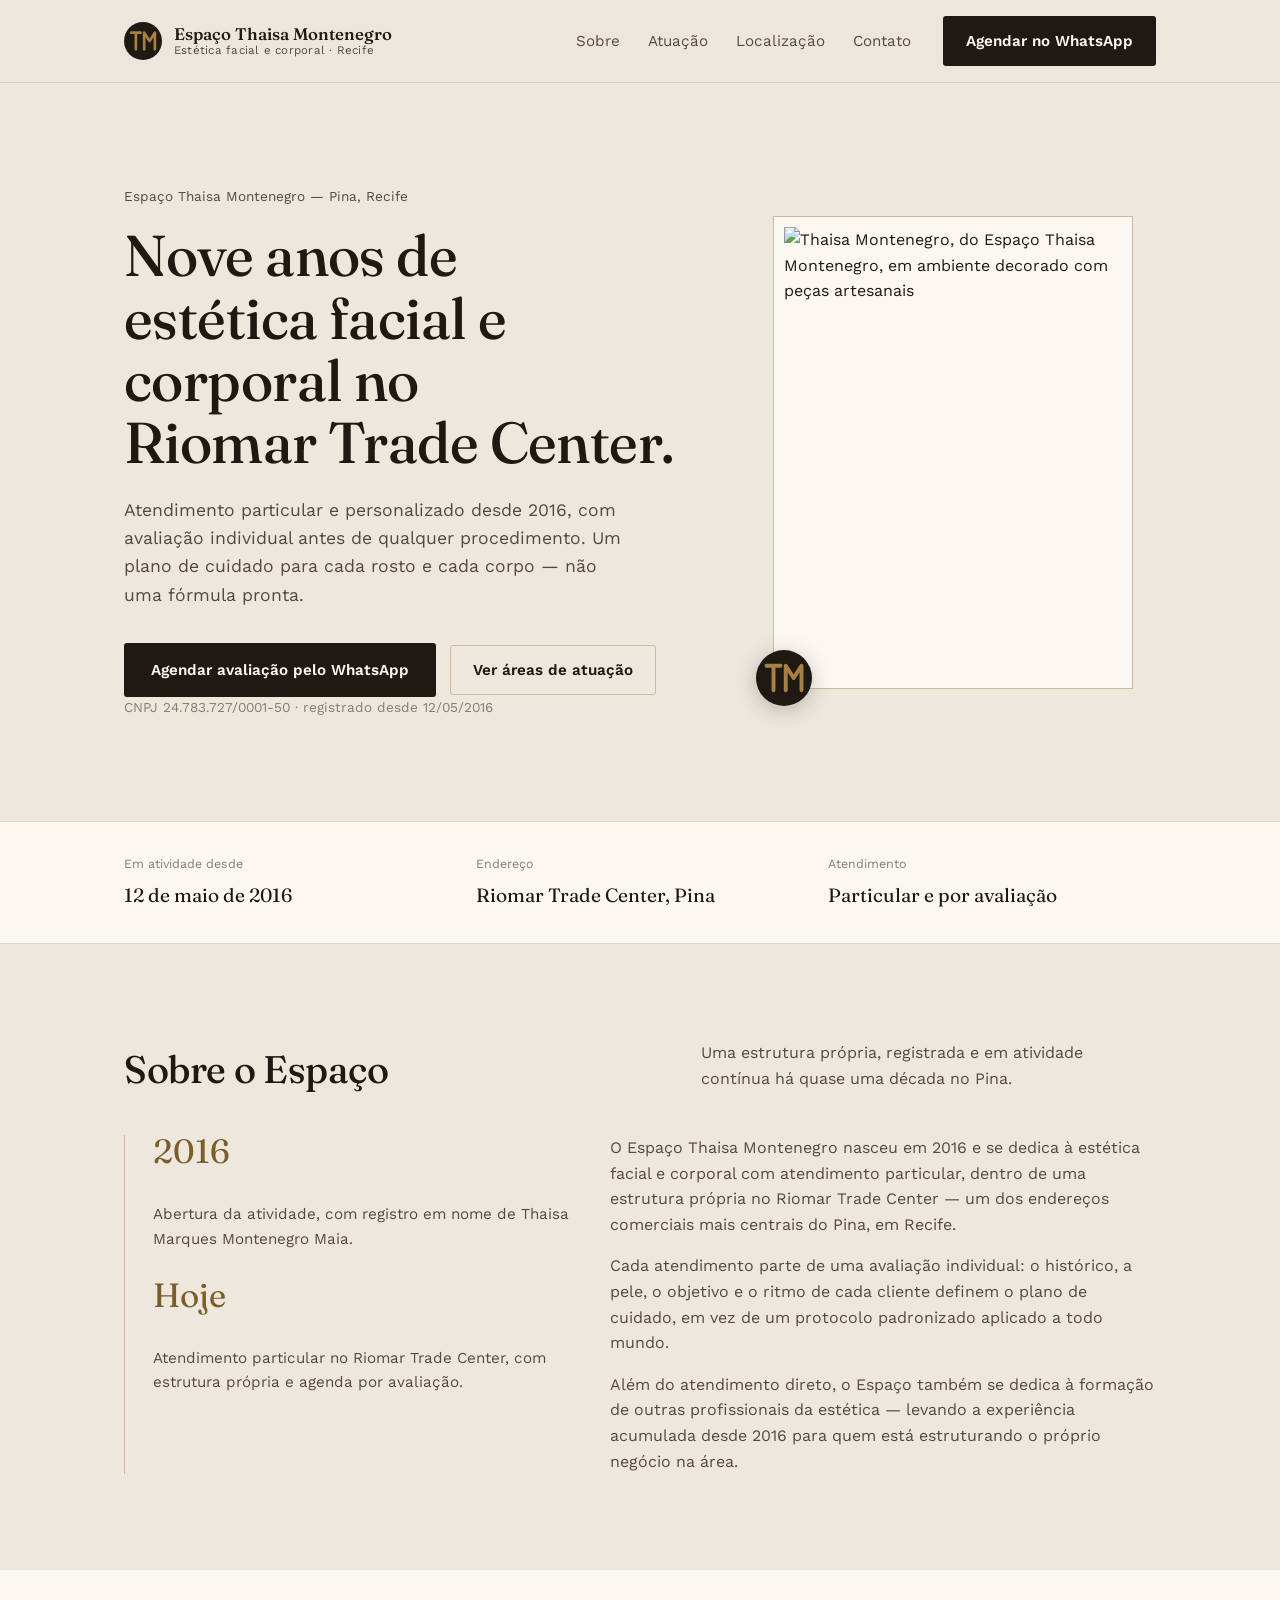
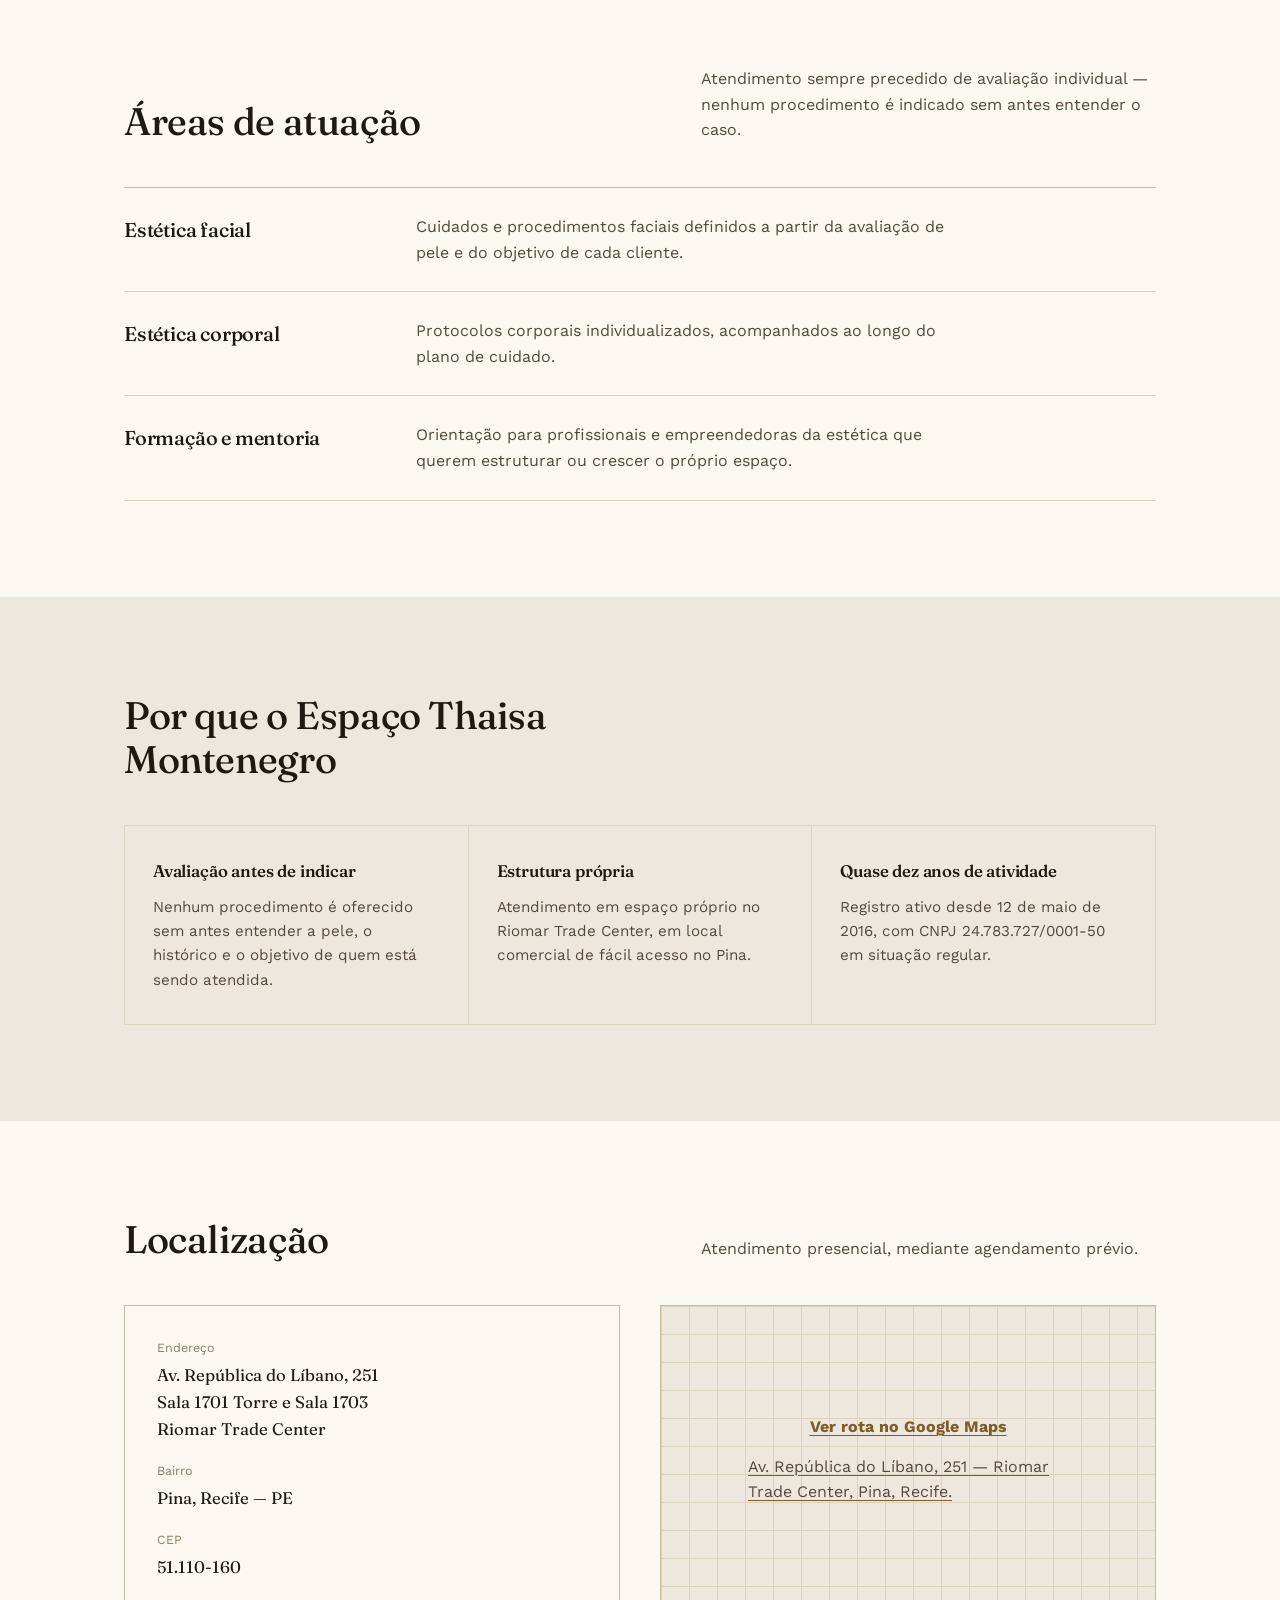
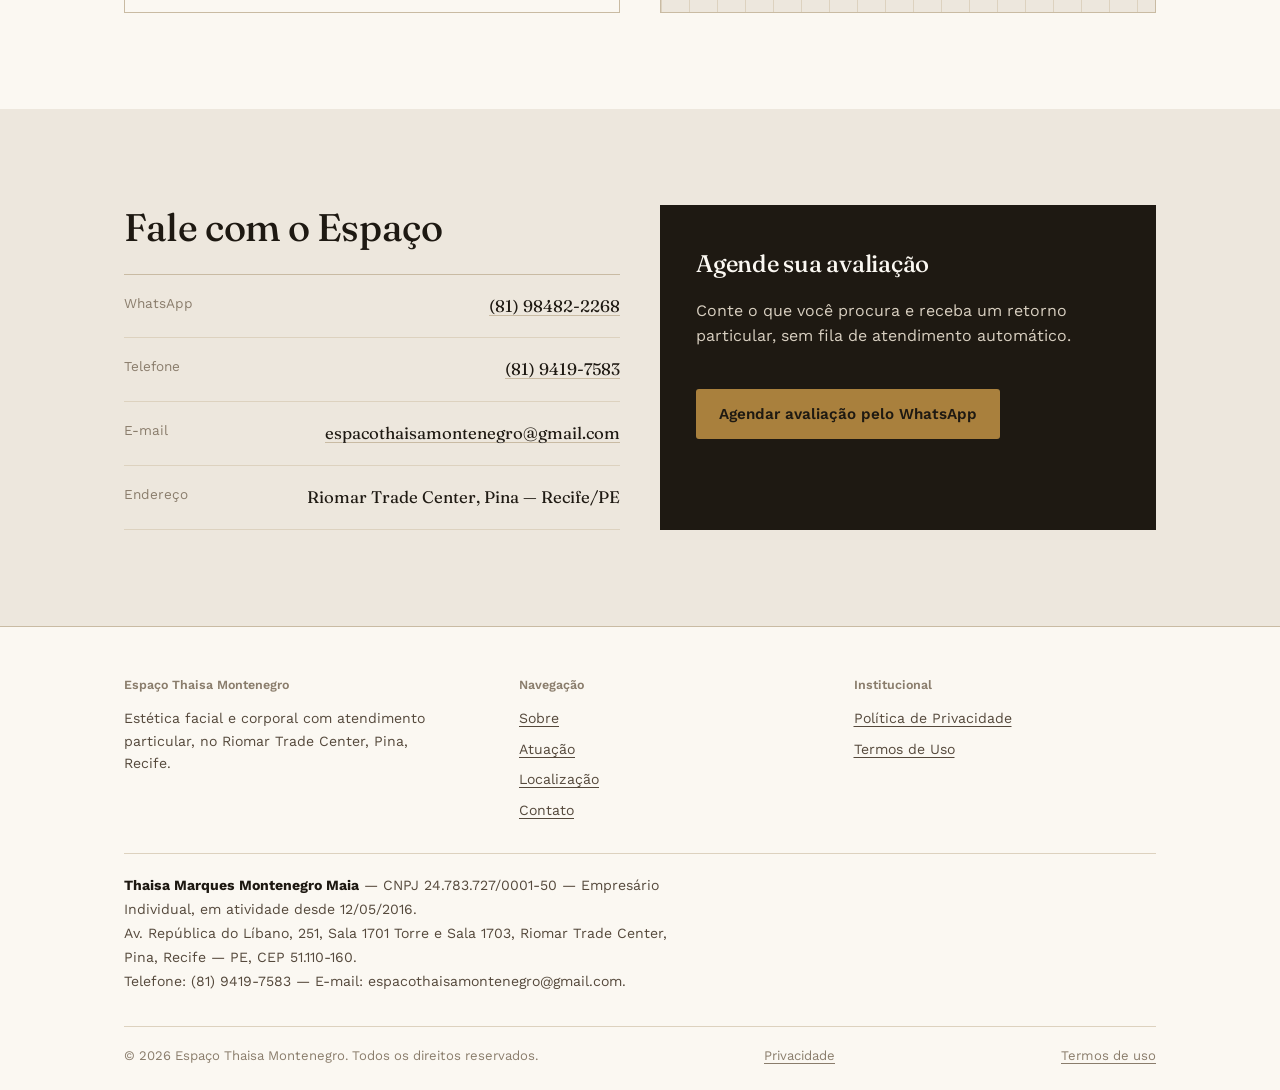
==== index.html @ 2fb1e8bc "Add files via upload" ====
<!DOCTYPE html>
<html lang="pt-BR">
<head>
<meta charset="UTF-8">
<meta name="viewport" content="width=device-width, initial-scale=1">
<title>Espaço Thaisa Montenegro | Estética Facial e Corporal — Recife, PE</title>
<meta name="description" content="Espaço Thaisa Montenegro — estética facial e corporal no Riomar Trade Center, Pina, Recife. Atendimento particular e personalizado desde 2016. Agende uma avaliação.">
<link rel="canonical" href="https://espacothaisamontenegro.com.br/">

<link rel="icon" href="favicon.svg" type="image/svg+xml">
<link rel="alternate icon" href="favicon.svg">

<!-- Open Graph -->
<meta property="og:type" content="business.business">
<meta property="og:site_name" content="Espaço Thaisa Montenegro">
<meta property="og:title" content="Espaço Thaisa Montenegro | Estética Facial e Corporal — Recife, PE">
<meta property="og:description" content="Estética facial e corporal no Riomar Trade Center, Pina, Recife. Atendimento particular e personalizado desde 2016.">
<meta property="og:url" content="https://espacothaisamontenegro.com.br/">
<meta property="og:image" content="https://espacothaisamontenegro.com.br/assets/og-image.png">
<meta property="og:locale" content="pt_BR">

<!-- Twitter -->
<meta name="twitter:card" content="summary_large_image">
<meta name="twitter:title" content="Espaço Thaisa Montenegro | Estética Facial e Corporal — Recife, PE">
<meta name="twitter:description" content="Estética facial e corporal no Riomar Trade Center, Pina, Recife. Atendimento particular desde 2016.">
<meta name="twitter:image" content="https://espacothaisamontenegro.com.br/assets/og-image.png">

<link rel="preconnect" href="https://fonts.googleapis.com">
<link rel="preconnect" href="https://fonts.gstatic.com" crossorigin>
<link href="https://fonts.googleapis.com/css2?family=Fraunces:ital,opsz,wght@0,9..144,380..620;1,9..144,380..500&family=Work+Sans:wght@400;500;600&display=swap" rel="stylesheet">

<link rel="stylesheet" href="styles.css">

<script type="application/ld+json">
{
  "@context": "https://schema.org",
  "@type": "BeautySalon",
  "name": "Espaço Thaisa Montenegro",
  "legalName": "Thaisa Marques Montenegro Maia",
  "taxID": "24.783.727/0001-50",
  "foundingDate": "2016-05-12",
  "description": "Estética facial e corporal com atendimento particular e personalizado, no Riomar Trade Center, Pina, Recife.",
  "address": {
    "@type": "PostalAddress",
    "streetAddress": "Av. República do Líbano, 251, Sala 1701 Torre e Sala 1703, Riomar Trade Center",
    "addressLocality": "Recife",
    "addressRegion": "PE",
    "postalCode": "51110-160",
    "addressCountry": "BR"
  },
  "telephone": "+55-81-9419-7583",
  "email": "espacothaisamontenegro@gmail.com",
  "url": "https://espacothaisamontenegro.com.br/",
  "image": "https://espacothaisamontenegro.com.br/assets/og-image.png"
}
</script>
</head>
<body>
<a class="skip-link" href="#conteudo">Pular para o conteúdo</a>

<header class="site-header">
  <div class="wrap">
    <a class="brand" href="#topo">
      <svg class="mark" viewBox="0 0 64 64" xmlns="http://www.w3.org/2000/svg" aria-hidden="true">
        <circle cx="32" cy="32" r="32" fill="#1E1912"/>
        <path d="M12 18 L28 18 M20 18 L20 46" fill="none" stroke="#A9803D" stroke-width="4.5" stroke-linecap="round" stroke-linejoin="round"/>
        <path d="M34 46 L34 18 L43 32 L52 18 L52 46" fill="none" stroke="#A9803D" stroke-width="4.5" stroke-linecap="round" stroke-linejoin="round"/>
      </svg>
      <span class="brand-name">
        <strong>Espaço Thaisa Montenegro</strong>
        <span>Estética facial e corporal · Recife</span>
      </span>
    </a>

    <button class="nav-toggle" type="button" aria-expanded="false" aria-controls="menu-principal" id="navToggle">
      <svg viewBox="0 0 24 24" fill="none" stroke="currentColor" stroke-width="2" aria-hidden="true"><path d="M3 6h18M3 12h18M3 18h18"/></svg>
      <span class="visually-hidden">Abrir menu</span>
    </button>

    <nav class="main-nav" id="menu-principal">
      <ul class="nav-links">
        <li><a href="#sobre">Sobre</a></li>
        <li><a href="#atuacao">Atuação</a></li>
        <li><a href="#localizacao">Localização</a></li>
        <li><a href="#contato">Contato</a></li>
      </ul>
      <a class="btn btn-primary" href="https://wa.me/5581984822268?text=Ol%C3%A1%2C%20vim%20pelo%20site%20e%20gostaria%20de%20agendar%20uma%20avalia%C3%A7%C3%A3o." data-whatsapp-cta>
        Agendar no WhatsApp
      </a>
    </nav>
  </div>
</header>

<main id="conteudo">

  <section class="hero" id="topo">
    <div class="wrap">
      <div class="hero-copy">
        <p class="kicker">Espaço Thaisa Montenegro — Pina, Recife</p>
        <h1>Nove anos de estética facial e corporal no Riomar&nbsp;Trade&nbsp;Center.</h1>
        <p class="lede">Atendimento particular e personalizado desde 2016, com avaliação individual antes de qualquer procedimento. Um plano de cuidado para cada rosto e cada corpo — não uma fórmula pronta.</p>
        <div class="hero-cta">
          <a class="btn btn-primary" href="https://wa.me/5581984822268?text=Ol%C3%A1%2C%20vim%20pelo%20site%20e%20gostaria%20de%20agendar%20uma%20avalia%C3%A7%C3%A3o." data-whatsapp-cta>
            Agendar avaliação pelo WhatsApp
          </a>
          <a class="btn btn-ghost" href="#atuacao">Ver áreas de atuação</a>
        </div>
        <p class="hero-note">CNPJ 24.783.727/0001-50 · registrado desde 12/05/2016</p>
      </div>
      <div class="hero-figure">
        <figure class="hero-portrait">
          <img src="assets/thaisa-hero.webp" width="900" height="1200" alt="Thaisa Montenegro, do Espaço Thaisa Montenegro, em ambiente decorado com peças artesanais">
          <svg class="hero-portrait-seal" viewBox="0 0 64 64" xmlns="http://www.w3.org/2000/svg" aria-hidden="true">
            <circle cx="32" cy="32" r="32" fill="#1E1912"/>
            <path d="M12 18 L28 18 M20 18 L20 46" fill="none" stroke="#A9803D" stroke-width="4.5" stroke-linecap="round" stroke-linejoin="round"/>
            <path d="M34 46 L34 18 L43 32 L52 18 L52 46" fill="none" stroke="#A9803D" stroke-width="4.5" stroke-linecap="round" stroke-linejoin="round"/>
          </svg>
        </figure>
      </div>
    </div>
  </section>

  <section class="trust-strip">
    <div class="wrap">
      <div class="trust-item">
        <p class="trust-label">Em atividade desde</p>
        <p class="trust-value">12 de maio de 2016</p>
      </div>
      <div class="trust-item">
        <p class="trust-label">Endereço</p>
        <p class="trust-value">Riomar Trade Center, Pina</p>
      </div>
      <div class="trust-item">
        <p class="trust-label">Atendimento</p>
        <p class="trust-value">Particular e por avaliação</p>
      </div>
    </div>
  </section>

  <section class="section" id="sobre">
    <div class="wrap">
      <div class="section-head">
        <h2 class="section-heading">Sobre o Espaço</h2>
        <p class="section-intro">Uma estrutura própria, registrada e em atividade contínua há quase uma década no Pina.</p>
      </div>

      <div class="about-grid">
        <div class="about-timeline">
          <div class="tl-item">
            <p class="tl-year">2016</p>
            <p class="tl-label">Abertura da atividade, com registro em nome de Thaisa Marques Montenegro Maia.</p>
          </div>
          <div class="tl-item">
            <p class="tl-year">Hoje</p>
            <p class="tl-label">Atendimento particular no Riomar Trade Center, com estrutura própria e agenda por avaliação.</p>
          </div>
        </div>

        <div class="about-body">
          <p>O Espaço Thaisa Montenegro nasceu em 2016 e se dedica à estética facial e corporal com atendimento particular, dentro de uma estrutura própria no Riomar Trade Center — um dos endereços comerciais mais centrais do Pina, em Recife.</p>
          <p>Cada atendimento parte de uma avaliação individual: o histórico, a pele, o objetivo e o ritmo de cada cliente definem o plano de cuidado, em vez de um protocolo padronizado aplicado a todo mundo.</p>
          <p>Além do atendimento direto, o Espaço também se dedica à formação de outras profissionais da estética — levando a experiência acumulada desde 2016 para quem está estruturando o próprio negócio na área.</p>
        </div>
      </div>
    </div>
  </section>

  <section class="section section-alt" id="atuacao">
    <div class="wrap">
      <div class="section-head">
        <h2 class="section-heading">Áreas de atuação</h2>
        <p class="section-intro">Atendimento sempre precedido de avaliação individual — nenhum procedimento é indicado sem antes entender o caso.</p>
      </div>

      <div class="menu-list">
        <div class="menu-row">
          <h3>Estética facial</h3>
          <p>Cuidados e procedimentos faciais definidos a partir da avaliação de pele e do objetivo de cada cliente.</p>
        </div>
        <div class="menu-row">
          <h3>Estética corporal</h3>
          <p>Protocolos corporais individualizados, acompanhados ao longo do plano de cuidado.</p>
        </div>
        <div class="menu-row">
          <h3>Formação e mentoria</h3>
          <p>Orientação para profissionais e empreendedoras da estética que querem estruturar ou crescer o próprio espaço.</p>
        </div>
      </div>
    </div>
  </section>

  <section class="section">
    <div class="wrap">
      <div class="section-head">
        <h2 class="section-heading">Por que o Espaço Thaisa Montenegro</h2>
      </div>

      <div class="diff-grid">
        <div class="diff-card">
          <h3>Avaliação antes de indicar</h3>
          <p>Nenhum procedimento é oferecido sem antes entender a pele, o histórico e o objetivo de quem está sendo atendida.</p>
        </div>
        <div class="diff-card">
          <h3>Estrutura própria</h3>
          <p>Atendimento em espaço próprio no Riomar Trade Center, em local comercial de fácil acesso no Pina.</p>
        </div>
        <div class="diff-card">
          <h3>Quase dez anos de atividade</h3>
          <p>Registro ativo desde 12 de maio de 2016, com CNPJ 24.783.727/0001-50 em situação regular.</p>
        </div>
      </div>
    </div>
  </section>

  <section class="section section-alt" id="localizacao">
    <div class="wrap">
      <div class="section-head">
        <h2 class="section-heading">Localização</h2>
        <p class="section-intro">Atendimento presencial, mediante agendamento prévio.</p>
      </div>

      <div class="location-grid">
        <div class="location-card">
          <dl>
            <dt>Endereço</dt>
            <dd>Av. República do Líbano, 251<br>Sala 1701 Torre e Sala 1703<br>Riomar Trade Center</dd>
            <dt>Bairro</dt>
            <dd>Pina, Recife — PE</dd>
            <dt>CEP</dt>
            <dd>51.110-160</dd>
          </dl>
        </div>

        <a class="map-frame" href="https://www.google.com/maps/search/?api=1&query=Av.+Rep%C3%BAblica+do+L%C3%ADbano%2C+251%2C+Riomar+Trade+Center%2C+Pina%2C+Recife+-+PE%2C+51110-160" target="_blank" rel="noopener">
          <strong>Ver rota no Google Maps</strong>
          <p>Av. República do Líbano, 251 — Riomar Trade Center, Pina, Recife.</p>
        </a>
      </div>
    </div>
  </section>

  <section class="section" id="contato">
    <div class="wrap">
      <div class="contact-grid">
        <div>
          <h2 class="section-heading">Fale com o Espaço</h2>
          <ul class="contact-list">
            <li><span class="c-label">WhatsApp</span><span class="c-value"><a href="https://wa.me/5581984822268?text=Ol%C3%A1%2C%20vim%20pelo%20site%20e%20gostaria%20de%20agendar%20uma%20avalia%C3%A7%C3%A3o." data-whatsapp-cta>(81) 98482-2268</a></span></li>
            <li><span class="c-label">Telefone</span><span class="c-value"><a href="tel:+558194197583">(81) 9419-7583</a></span></li>
            <li><span class="c-label">E-mail</span><span class="c-value"><a href="mailto:espacothaisamontenegro@gmail.com">espacothaisamontenegro@gmail.com</a></span></li>
            <li><span class="c-label">Endereço</span><span class="c-value">Riomar Trade Center, Pina — Recife/PE</span></li>
          </ul>
        </div>

        <div class="contact-panel">
          <h3>Agende sua avaliação</h3>
          <p>Conte o que você procura e receba um retorno particular, sem fila de atendimento automático.</p>
          <a class="btn btn-primary" href="https://wa.me/5581984822268?text=Ol%C3%A1%2C%20vim%20pelo%20site%20e%20gostaria%20de%20agendar%20uma%20avalia%C3%A7%C3%A3o." data-whatsapp-cta>
            Agendar avaliação pelo WhatsApp
          </a>
        </div>
      </div>
    </div>
  </section>

</main>

<footer class="site-footer">
  <div class="wrap">
    <div class="footer-grid">
      <div class="footer-col">
        <h4>Espaço Thaisa Montenegro</h4>
        <p class="footer-tagline">Estética facial e corporal com atendimento particular, no Riomar Trade Center, Pina, Recife.</p>
      </div>
      <div class="footer-col">
        <h4>Navegação</h4>
        <ul>
          <li><a href="#sobre">Sobre</a></li>
          <li><a href="#atuacao">Atuação</a></li>
          <li><a href="#localizacao">Localização</a></li>
          <li><a href="#contato">Contato</a></li>
        </ul>
      </div>
      <div class="footer-col">
        <h4>Institucional</h4>
        <ul>
          <li><a href="politica-de-privacidade.html">Política de Privacidade</a></li>
          <li><a href="termos-de-uso.html">Termos de Uso</a></li>
        </ul>
      </div>
    </div>

    <div class="legal-block">
      <p><strong>Thaisa Marques Montenegro Maia</strong> — CNPJ 24.783.727/0001-50 — Empresário Individual, em atividade desde 12/05/2016.<br>
      Av. República do Líbano, 251, Sala 1701 Torre e Sala 1703, Riomar Trade Center, Pina, Recife — PE, CEP 51.110-160.<br>
      Telefone: (81) 9419-7583 — E-mail: espacothaisamontenegro@gmail.com.</p>
    </div>

    <div class="footer-bottom">
      <span>© <span id="anoAtual">2026</span> Espaço Thaisa Montenegro. Todos os direitos reservados.</span>
      <a href="politica-de-privacidade.html">Privacidade</a>
      <a href="termos-de-uso.html">Termos de uso</a>
    </div>
  </div>
</footer>

<script src="script.js" defer></script>
</body>
</html>
---- styles.css ----
/* ==========================================================================
   Espaço Thaisa Montenegro — design system
   Paleta: pedra quente + tinta profunda + latão envelhecido
   Tipografia: Fraunces (display) + Work Sans (texto/UI)
   ========================================================================== */

:root {
  --bg: #ede7dd;
  --surface: #fbf8f2;
  --ink: #1e1912;
  --ink-soft: #55493c;
  --ink-faint: #8a7d6c;
  --gold: #a9803d;
  --gold-deep: #7c5d28;
  --clay: #7a3f2c;
  --line: #ddd2bf;
  --line-strong: #c9bb a3;
  --line-strong: #c9bba3;

  --serif: "Fraunces", "Iowan Old Style", "Palatino Linotype", Georgia, serif;
  --sans: "Work Sans", "Segoe UI", -apple-system, BlinkMacSystemFont, Helvetica, Arial, sans-serif;

  --max: 1160px;
  --pad: clamp(20px, 5vw, 64px);
}

* { box-sizing: border-box; }

html { scroll-behavior: smooth; }

@media (prefers-reduced-motion: reduce) {
  html { scroll-behavior: auto; }
  * { animation-duration: 0.01ms !important; animation-iteration-count: 1 !important; transition-duration: 0.01ms !important; }
}

body {
  margin: 0;
  background: var(--bg);
  color: var(--ink);
  font-family: var(--sans);
  font-size: 16px;
  line-height: 1.6;
  -webkit-font-smoothing: antialiased;
  text-rendering: optimizeLegibility;
}

img, svg { max-width: 100%; display: block; }

a { color: var(--gold-deep); text-decoration-thickness: 1px; text-underline-offset: 3px; }
a:hover { color: var(--clay); }

:focus-visible {
  outline: 2px solid var(--clay);
  outline-offset: 3px;
}

.wrap {
  max-width: var(--max);
  margin: 0 auto;
  padding-left: var(--pad);
  padding-right: var(--pad);
}

.visually-hidden {
  position: absolute;
  width: 1px; height: 1px;
  overflow: hidden;
  clip: rect(0 0 0 0);
  white-space: nowrap;
}

h1, h2, h3 {
  font-family: var(--serif);
  font-weight: 480;
  letter-spacing: -0.01em;
  margin: 0;
  color: var(--ink);
}

p { margin: 0 0 1em; max-width: 62ch; }
p:last-child { margin-bottom: 0; }

.section-heading {
  font-size: clamp(1.8rem, 3vw, 2.6rem);
  line-height: 1.15;
  max-width: 20ch;
}

/* ---------- skip link ---------- */
.skip-link {
  position: absolute;
  left: -9999px;
  top: 0;
  background: var(--ink);
  color: var(--surface);
  padding: 12px 20px;
  z-index: 100;
}
.skip-link:focus {
  left: var(--pad);
  top: 12px;
}

/* ---------- header ---------- */
.site-header {
  position: sticky;
  top: 0;
  z-index: 40;
  background: rgba(237, 231, 221, 0.92);
  backdrop-filter: saturate(140%) blur(6px);
  border-bottom: 1px solid var(--line);
}

.site-header .wrap {
  display: flex;
  align-items: center;
  justify-content: space-between;
  padding-top: 16px;
  padding-bottom: 16px;
  gap: 24px;
}

.brand {
  display: flex;
  align-items: center;
  gap: 12px;
  text-decoration: none;
  color: var(--ink);
}

.brand .mark { width: 38px; height: 38px; flex: none; }

.brand-name {
  font-family: var(--serif);
  font-size: 1.05rem;
  line-height: 1.15;
}
.brand-name strong { display: block; font-weight: 560; }
.brand-name span { display: block; font-size: 0.72rem; color: var(--ink-soft); font-family: var(--sans); letter-spacing: 0.02em; }

.main-nav {
  display: flex;
  align-items: center;
  gap: 32px;
}

.main-nav .nav-links {
  display: flex;
  gap: 28px;
  list-style: none;
  margin: 0;
  padding: 0;
}

.main-nav .nav-links a {
  color: var(--ink-soft);
  text-decoration: none;
  font-size: 0.95rem;
}
.main-nav .nav-links a:hover { color: var(--clay); }

.btn {
  display: inline-flex;
  align-items: center;
  gap: 8px;
  border-radius: 3px;
  padding: 12px 22px;
  font-family: var(--sans);
  font-size: 0.95rem;
  font-weight: 600;
  text-decoration: none;
  border: 1px solid transparent;
  cursor: pointer;
  transition: background-color 160ms ease, color 160ms ease, border-color 160ms ease;
}

.btn-primary {
  background: var(--ink);
  color: var(--surface);
}
.btn-primary:hover { background: var(--clay); color: var(--surface); }

.btn-ghost {
  background: transparent;
  color: var(--ink);
  border-color: var(--line-strong);
}
.btn-ghost:hover { border-color: var(--clay); color: var(--clay); }

.nav-toggle {
  display: none;
  background: none;
  border: 1px solid var(--line-strong);
  border-radius: 3px;
  padding: 8px 10px;
  cursor: pointer;
}
.nav-toggle svg { width: 20px; height: 20px; }

/* ---------- hero ---------- */
.hero {
  padding-top: clamp(56px, 8vw, 104px);
  padding-bottom: clamp(56px, 8vw, 104px);
}

.hero .wrap {
  display: grid;
  grid-template-columns: 1.15fr 0.85fr;
  gap: clamp(32px, 6vw, 80px);
  align-items: center;
}

.hero-copy .kicker {
  font-family: var(--sans);
  font-size: 0.85rem;
  color: var(--ink-soft);
  margin: 0 0 18px;
}

.hero-copy h1 {
  font-size: clamp(2.4rem, 5vw, 3.6rem);
  line-height: 1.08;
  max-width: 14ch;
}

.hero-copy .lede {
  margin-top: 22px;
  font-size: 1.1rem;
  color: var(--ink-soft);
  max-width: 46ch;
}

.hero-cta {
  margin-top: 34px;
  display: flex;
  flex-wrap: wrap;
  gap: 14px;
  align-items: center;
}

.hero-cta .btn-primary { padding: 14px 26px; }

.hero-note {
  font-size: 0.85rem;
  color: var(--ink-faint);
}

.hero-figure {
  position: relative;
  display: flex;
  align-items: center;
  justify-content: center;
}

.hero-portrait {
  position: relative;
  margin: 0;
  max-width: 360px;
  width: 100%;
  border: 1px solid var(--line-strong);
  padding: 10px;
  background: var(--surface);
}

.hero-portrait img {
  width: 100%;
  height: auto;
  aspect-ratio: 3 / 4;
  object-fit: cover;
}

.hero-portrait-seal {
  position: absolute;
  bottom: -18px;
  left: -18px;
  width: 56px;
  height: 56px;
  filter: drop-shadow(0 4px 10px rgba(30, 25, 18, 0.25));
}

/* ---------- trust strip ---------- */
.trust-strip {
  border-top: 1px solid var(--line);
  border-bottom: 1px solid var(--line);
  background: var(--surface);
}

.trust-strip .wrap {
  display: grid;
  grid-template-columns: repeat(3, 1fr);
  gap: 24px;
  padding-top: 32px;
  padding-bottom: 32px;
}

.trust-item .trust-label {
  font-size: 0.78rem;
  color: var(--ink-faint);
  margin-bottom: 6px;
}

.trust-item .trust-value {
  font-family: var(--serif);
  font-size: 1.2rem;
  color: var(--ink);
}

/* ---------- generic section ---------- */
.section {
  padding-top: clamp(56px, 8vw, 96px);
  padding-bottom: clamp(56px, 8vw, 96px);
}

.section-alt { background: var(--surface); }

.section-head {
  display: grid;
  grid-template-columns: 1fr;
  gap: 20px;
  margin-bottom: 44px;
}

@media (min-width: 780px) {
  .section-head { grid-template-columns: 1.1fr 0.9fr; align-items: end; }
}

.section-head .section-intro {
  color: var(--ink-soft);
  align-self: end;
}

/* ---------- about ---------- */
.about-grid {
  display: grid;
  grid-template-columns: 1fr;
  gap: 40px;
}

@media (min-width: 780px) {
  .about-grid { grid-template-columns: 0.9fr 1.1fr; }
}

.about-timeline {
  border-left: 1px solid var(--line-strong);
  padding-left: 28px;
}

.about-timeline .tl-year {
  font-family: var(--serif);
  font-size: 2.1rem;
  color: var(--gold-deep);
  line-height: 1;
}

.about-timeline .tl-label {
  margin-top: 6px;
  color: var(--ink-soft);
  font-size: 0.95rem;
}

.about-timeline .tl-item + .tl-item { margin-top: 28px; }

.about-body p { color: var(--ink-soft); }
.about-body p + p { margin-top: 1em; }

/* ---------- services (menu style list) ---------- */
.menu-list {
  border-top: 1px solid var(--line-strong);
}

.menu-row {
  display: grid;
  grid-template-columns: 1fr;
  gap: 6px;
  padding: 26px 0;
  border-bottom: 1px solid var(--line);
}

@media (min-width: 700px) {
  .menu-row { grid-template-columns: 260px 1fr; gap: 32px; }
}

.menu-row h3 {
  font-size: 1.25rem;
  font-weight: 500;
}

.menu-row p { color: var(--ink-soft); margin: 0; max-width: 56ch; }

/* ---------- differentials ---------- */
.diff-grid {
  display: grid;
  grid-template-columns: 1fr;
  gap: 1px;
  background: var(--line);
  border: 1px solid var(--line);
}

@media (min-width: 700px) {
  .diff-grid { grid-template-columns: repeat(3, 1fr); }
}

.diff-card {
  background: var(--bg);
  padding: 32px 28px;
}

.diff-card h3 {
  font-size: 1.05rem;
  font-weight: 560;
  margin-bottom: 10px;
}

.diff-card p { color: var(--ink-soft); font-size: 0.95rem; margin: 0; }

/* ---------- location ---------- */
.location-grid {
  display: grid;
  grid-template-columns: 1fr;
  gap: 40px;
}

@media (min-width: 780px) {
  .location-grid { grid-template-columns: 1fr 1fr; }
}

.location-card {
  border: 1px solid var(--line-strong);
  padding: 32px;
  background: var(--surface);
}

.location-card dl { margin: 0; }
.location-card dt {
  font-size: 0.78rem;
  color: var(--ink-faint);
  margin-top: 18px;
}
.location-card dt:first-child { margin-top: 0; }
.location-card dd {
  margin: 4px 0 0;
  font-family: var(--serif);
  font-size: 1.05rem;
}

.map-frame {
  border: 1px solid var(--line-strong);
  min-height: 260px;
  display: flex;
  align-items: center;
  justify-content: center;
  flex-direction: column;
  gap: 14px;
  padding: 32px;
  text-align: left;
  background: var(--bg);
  background-image:
    linear-gradient(var(--line) 1px, transparent 1px),
    linear-gradient(90deg, var(--line) 1px, transparent 1px);
  background-size: 28px 28px;
}

.map-frame p { color: var(--ink-soft); max-width: 32ch; }

/* ---------- contact ---------- */
.contact-grid {
  display: grid;
  grid-template-columns: 1fr;
  gap: 40px;
}

@media (min-width: 780px) {
  .contact-grid { grid-template-columns: 1fr 1fr; }
}

.contact-list {
  list-style: none;
  margin: 24px 0 0;
  padding: 0;
  border-top: 1px solid var(--line-strong);
}

.contact-list li {
  padding: 18px 0;
  border-bottom: 1px solid var(--line);
  display: flex;
  justify-content: space-between;
  gap: 16px;
  flex-wrap: wrap;
}

.contact-list .c-label { color: var(--ink-faint); font-size: 0.85rem; }
.contact-list .c-value { font-family: var(--serif); font-size: 1.05rem; }
.contact-list .c-value a { color: var(--ink); text-decoration-color: var(--line-strong); }
.contact-list .c-value a:hover { color: var(--clay); text-decoration-color: var(--clay); }

.contact-panel {
  background: var(--ink);
  color: var(--surface);
  padding: 40px 36px;
}

.contact-panel h3 {
  color: var(--surface);
  font-size: 1.5rem;
  max-width: 16ch;
}

.contact-panel p { color: #d8cfc0; margin-top: 14px; }

.contact-panel .btn-primary {
  margin-top: 24px;
  background: var(--gold);
  color: var(--ink);
}
.contact-panel .btn-primary:hover { background: var(--surface); }

/* ---------- footer ---------- */
.site-footer {
  border-top: 1px solid var(--line-strong);
  background: var(--surface);
  font-size: 0.88rem;
  color: var(--ink-soft);
}

.footer-grid {
  display: grid;
  grid-template-columns: 1fr;
  gap: 32px;
  padding-top: 48px;
  padding-bottom: 32px;
}

@media (min-width: 780px) {
  .footer-grid { grid-template-columns: 1.2fr 1fr 1fr; }
}

.footer-col h4 {
  font-family: var(--sans);
  font-size: 0.78rem;
  color: var(--ink-faint);
  margin: 0 0 12px;
  font-weight: 600;
}

.footer-col ul { list-style: none; margin: 0; padding: 0; }
.footer-col li + li { margin-top: 8px; }
.footer-col a { color: var(--ink-soft); }

.footer-col .footer-tagline { max-width: 34ch; color: var(--ink-soft); }

.footer-bottom-simple {
  border-top: none;
  padding-top: 24px;
  padding-bottom: 24px;
  display: flex;
  flex-wrap: wrap;
  gap: 12px 24px;
  justify-content: space-between;
  font-size: 0.82rem;
  color: var(--ink-faint);
}
.footer-bottom-simple a { color: var(--ink-faint); }

.legal-block {
  border-top: 1px solid var(--line);
  padding-top: 20px;
  padding-bottom: 32px;
  line-height: 1.7;
}

.legal-block strong { color: var(--ink); }

.footer-bottom {
  border-top: 1px solid var(--line);
  padding-top: 18px;
  padding-bottom: 24px;
  display: flex;
  flex-wrap: wrap;
  gap: 12px 24px;
  justify-content: space-between;
  font-size: 0.82rem;
  color: var(--ink-faint);
}

.footer-bottom a { color: var(--ink-faint); }

/* ---------- legal pages (política / termos) ---------- */
.legal-page {
  padding-top: 56px;
  padding-bottom: 80px;
}

.legal-page .wrap { max-width: 780px; }

.legal-page h1 {
  font-size: clamp(1.9rem, 4vw, 2.6rem);
}

.legal-page .updated { color: var(--ink-faint); font-size: 0.9rem; margin-top: 10px; }

.legal-page h2 {
  font-size: 1.25rem;
  margin-top: 44px;
  margin-bottom: 14px;
}

.legal-page p, .legal-page li { color: var(--ink-soft); max-width: 68ch; }
.legal-page ul, .legal-page ol { padding-left: 22px; }
.legal-page li + li { margin-top: 8px; }

.legal-emergency-notice {
  margin-top: 40px;
  padding: 18px 20px;
  border-left: 3px solid var(--gold);
  background: var(--surface);
}

.back-link { display: inline-block; margin-bottom: 28px; font-size: 0.9rem; }

/* ---------- responsive nav ---------- */
@media (max-width: 860px) {
  .nav-toggle { display: inline-flex; align-items: center; justify-content: center; }

  .main-nav {
    position: fixed;
    inset: 0 0 0 auto;
    width: min(320px, 84vw);
    background: var(--surface);
    flex-direction: column;
    align-items: stretch;
    padding: 96px 28px 28px;
    gap: 28px;
    transform: translateX(100%);
    transition: transform 220ms ease;
    box-shadow: -8px 0 30px rgba(30, 25, 18, 0.15);
  }

  .main-nav.is-open { transform: translateX(0); }

  .main-nav .nav-links {
    flex-direction: column;
    gap: 20px;
  }

  .main-nav .nav-links a { font-size: 1.05rem; }

  .hero .wrap { grid-template-columns: 1fr; }
  .hero-figure { order: -1; margin-bottom: 8px; }
  .hero-portrait { max-width: 240px; }
}

@media (max-width: 700px) {
  .trust-strip .wrap { grid-template-columns: 1fr; gap: 18px; }
}
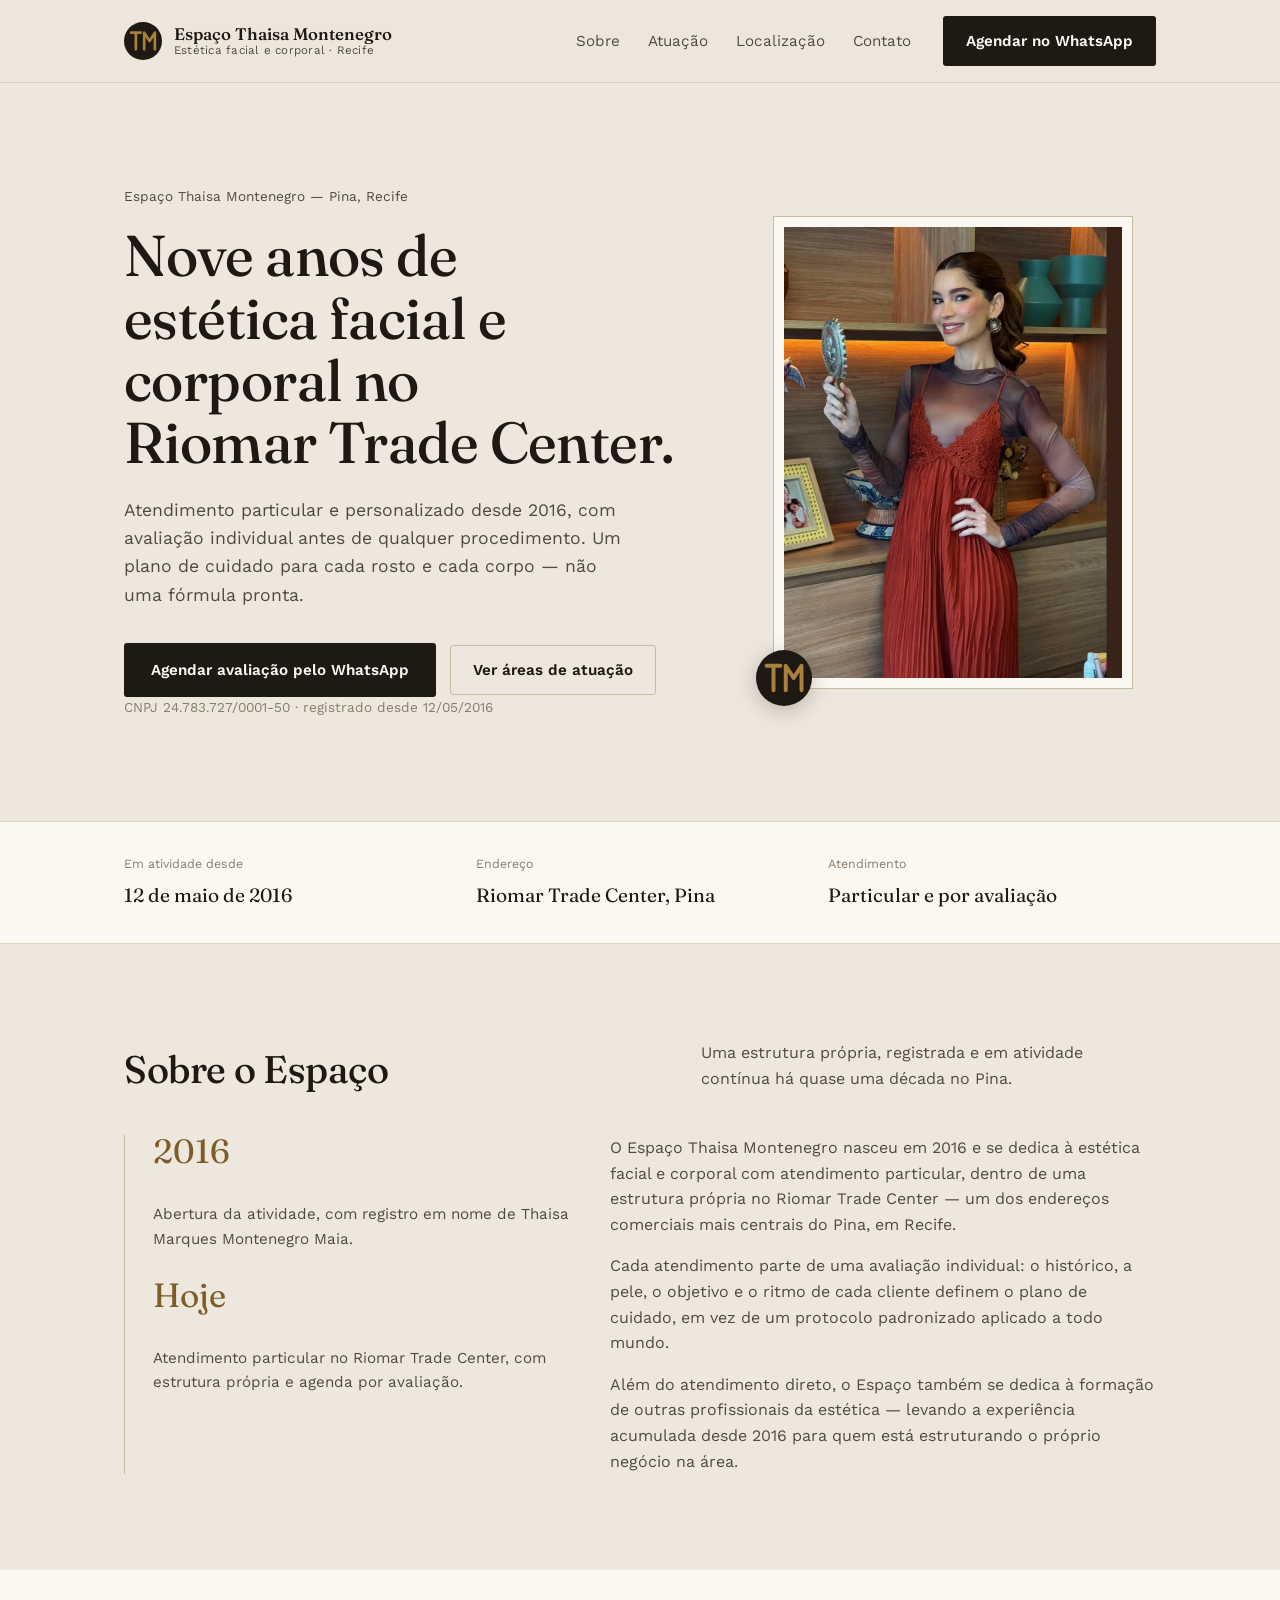
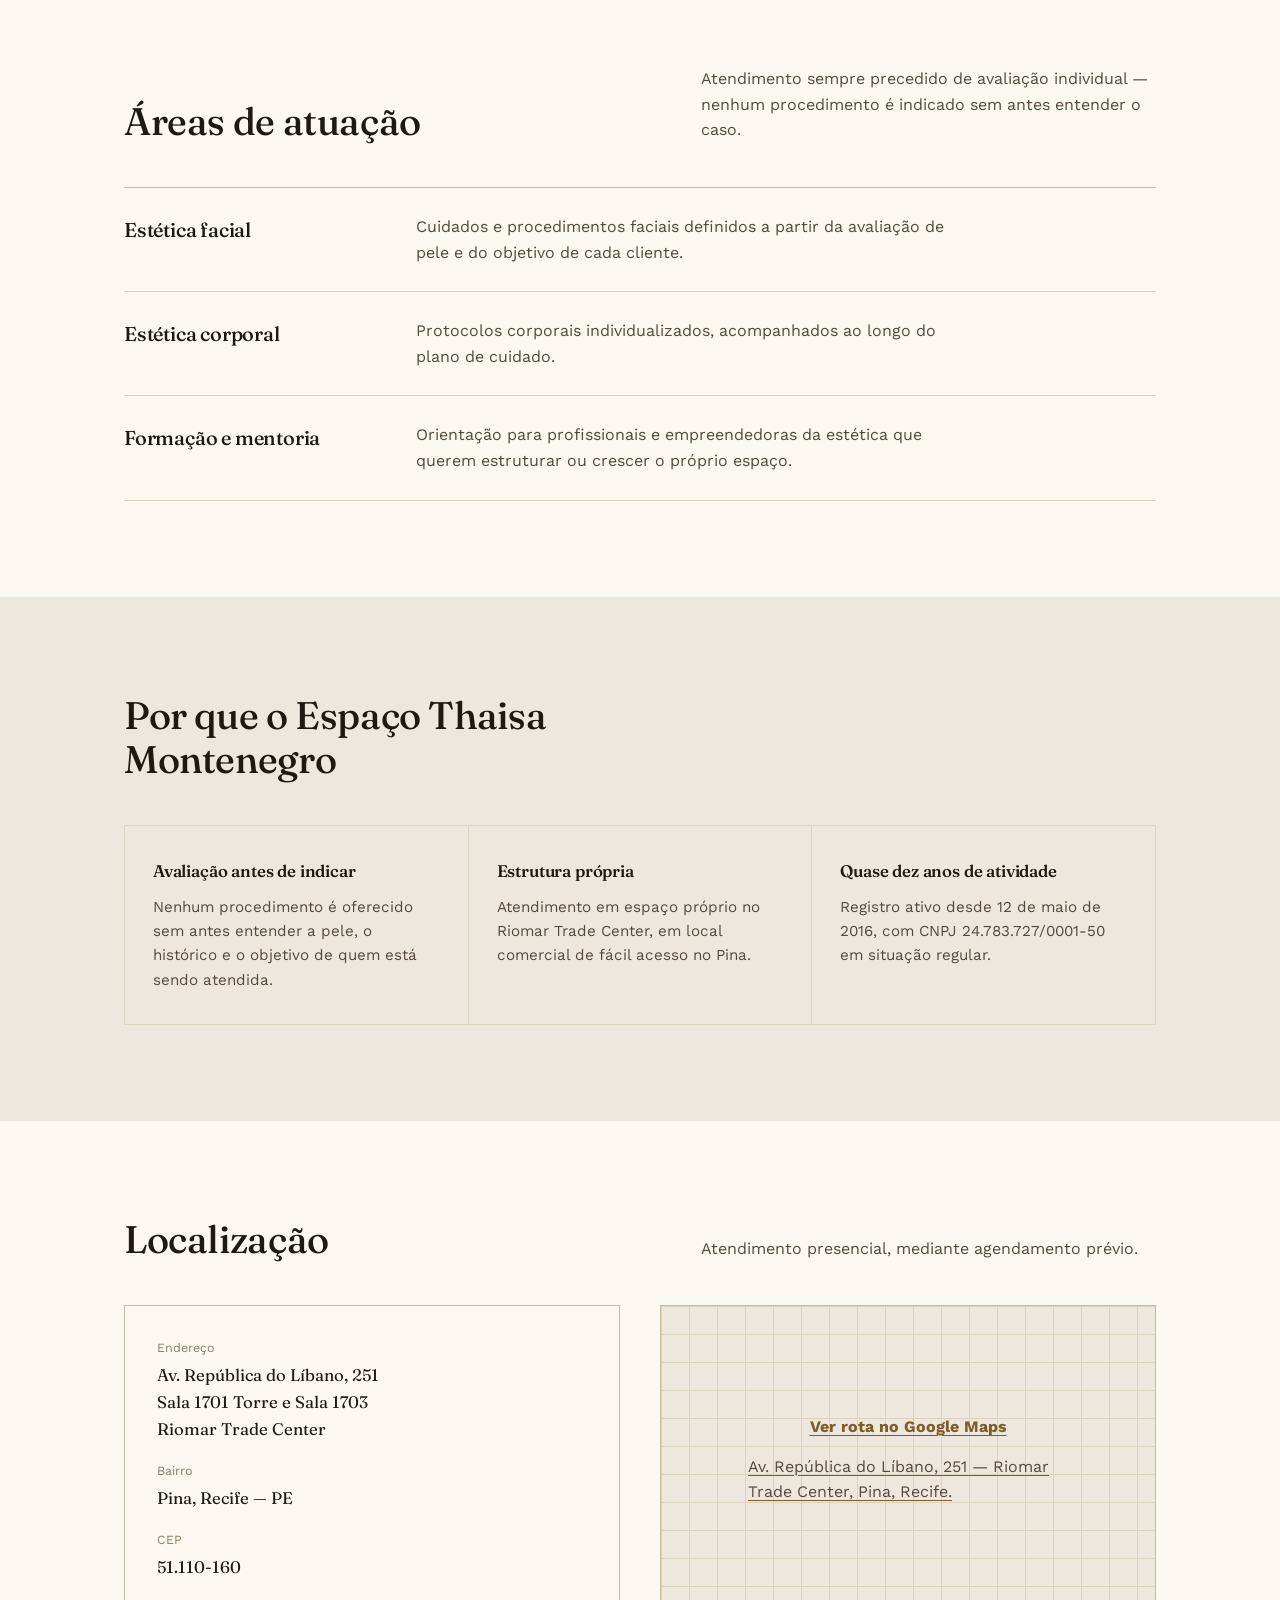
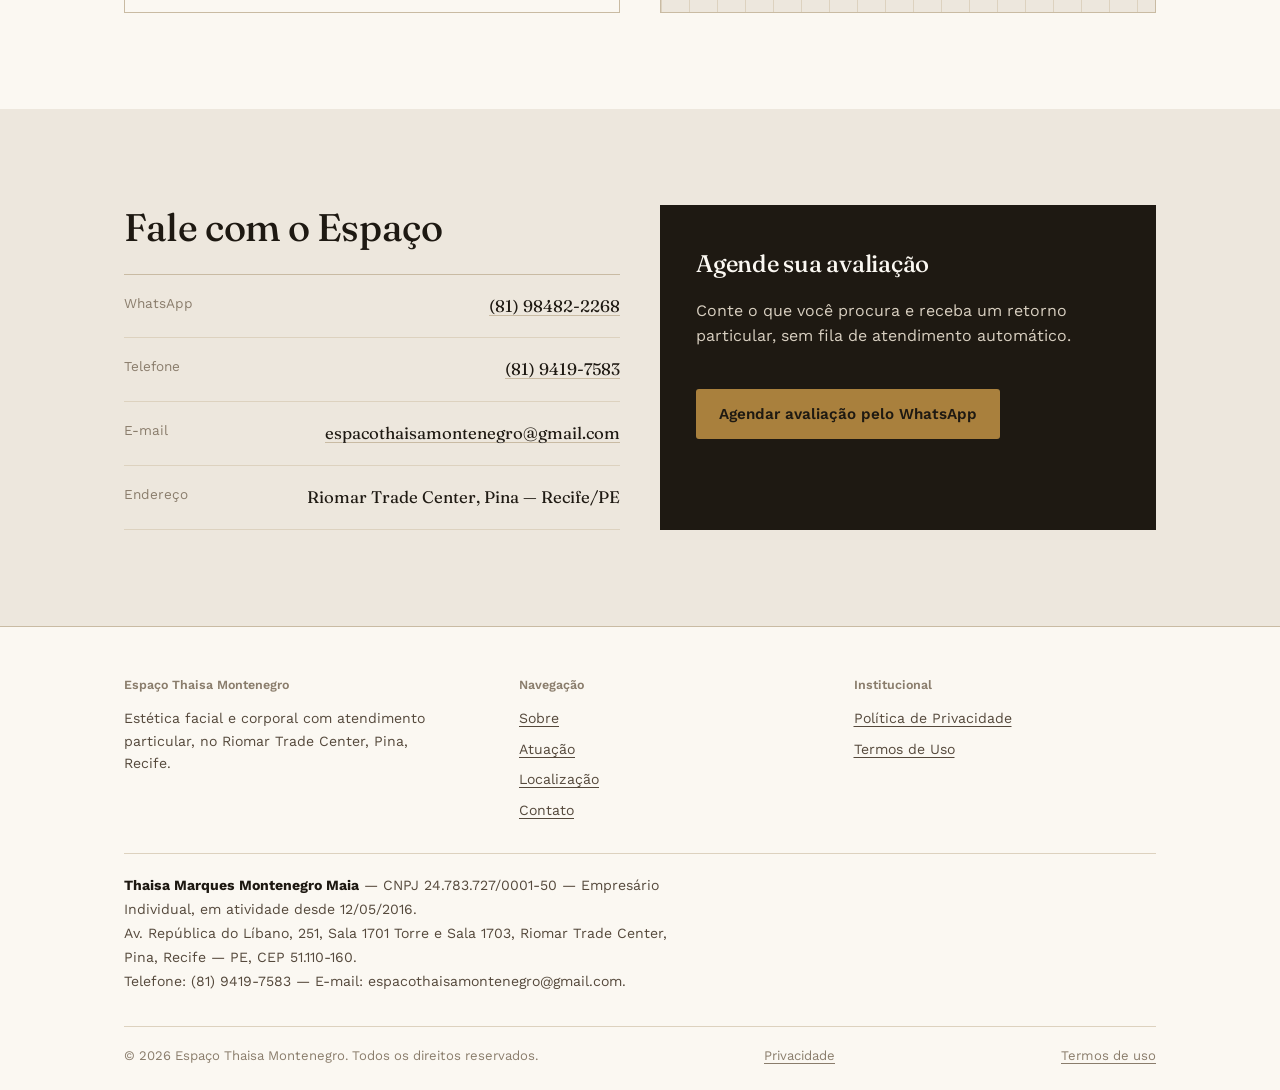
==== commit cfda0f5a: "Fix repo layout and set production domain to lp.thaisamontenegro.com.br Restore assets/ and scripts/" ====
--- a/index.html
+++ b/index.html
@@ -5,7 +5,7 @@
 <meta name="viewport" content="width=device-width, initial-scale=1">
 <title>Espaço Thaisa Montenegro | Estética Facial e Corporal — Recife, PE</title>
 <meta name="description" content="Espaço Thaisa Montenegro — estética facial e corporal no Riomar Trade Center, Pina, Recife. Atendimento particular e personalizado desde 2016. Agende uma avaliação.">
-<link rel="canonical" href="https://espacothaisamontenegro.com.br/">
+<link rel="canonical" href="https://lp.thaisamontenegro.com.br/">
 
 <link rel="icon" href="favicon.svg" type="image/svg+xml">
 <link rel="alternate icon" href="favicon.svg">
@@ -15,15 +15,15 @@
 <meta property="og:site_name" content="Espaço Thaisa Montenegro">
 <meta property="og:title" content="Espaço Thaisa Montenegro | Estética Facial e Corporal — Recife, PE">
 <meta property="og:description" content="Estética facial e corporal no Riomar Trade Center, Pina, Recife. Atendimento particular e personalizado desde 2016.">
-<meta property="og:url" content="https://espacothaisamontenegro.com.br/">
-<meta property="og:image" content="https://espacothaisamontenegro.com.br/assets/og-image.png">
+<meta property="og:url" content="https://lp.thaisamontenegro.com.br/">
+<meta property="og:image" content="https://lp.thaisamontenegro.com.br/assets/og-image.png">
 <meta property="og:locale" content="pt_BR">
 
 <!-- Twitter -->
 <meta name="twitter:card" content="summary_large_image">
 <meta name="twitter:title" content="Espaço Thaisa Montenegro | Estética Facial e Corporal — Recife, PE">
 <meta name="twitter:description" content="Estética facial e corporal no Riomar Trade Center, Pina, Recife. Atendimento particular desde 2016.">
-<meta name="twitter:image" content="https://espacothaisamontenegro.com.br/assets/og-image.png">
+<meta name="twitter:image" content="https://lp.thaisamontenegro.com.br/assets/og-image.png">
 
 <link rel="preconnect" href="https://fonts.googleapis.com">
 <link rel="preconnect" href="https://fonts.gstatic.com" crossorigin>
@@ -50,8 +50,8 @@
   },
   "telephone": "+55-81-9419-7583",
   "email": "espacothaisamontenegro@gmail.com",
-  "url": "https://espacothaisamontenegro.com.br/",
-  "image": "https://espacothaisamontenegro.com.br/assets/og-image.png"
+  "url": "https://lp.thaisamontenegro.com.br/",
+  "image": "https://lp.thaisamontenegro.com.br/assets/og-image.png"
 }
 </script>
 </head>
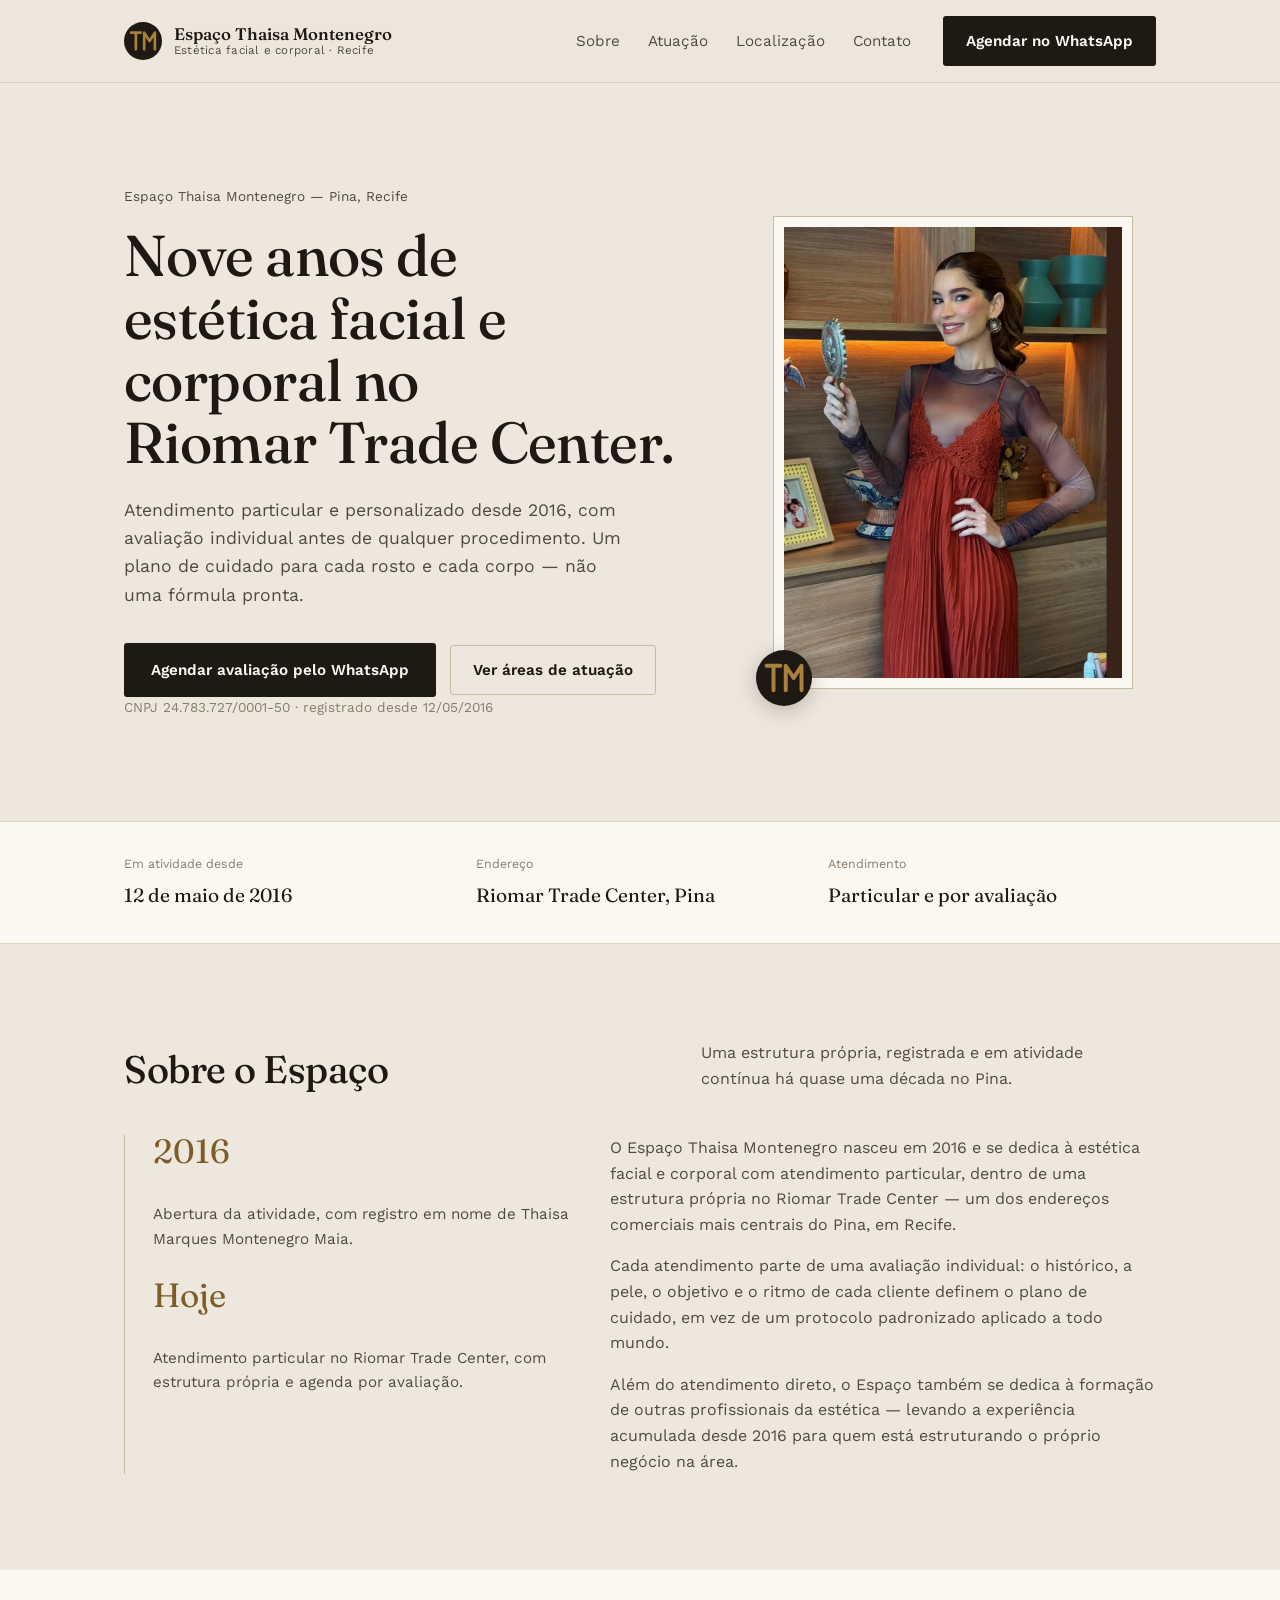
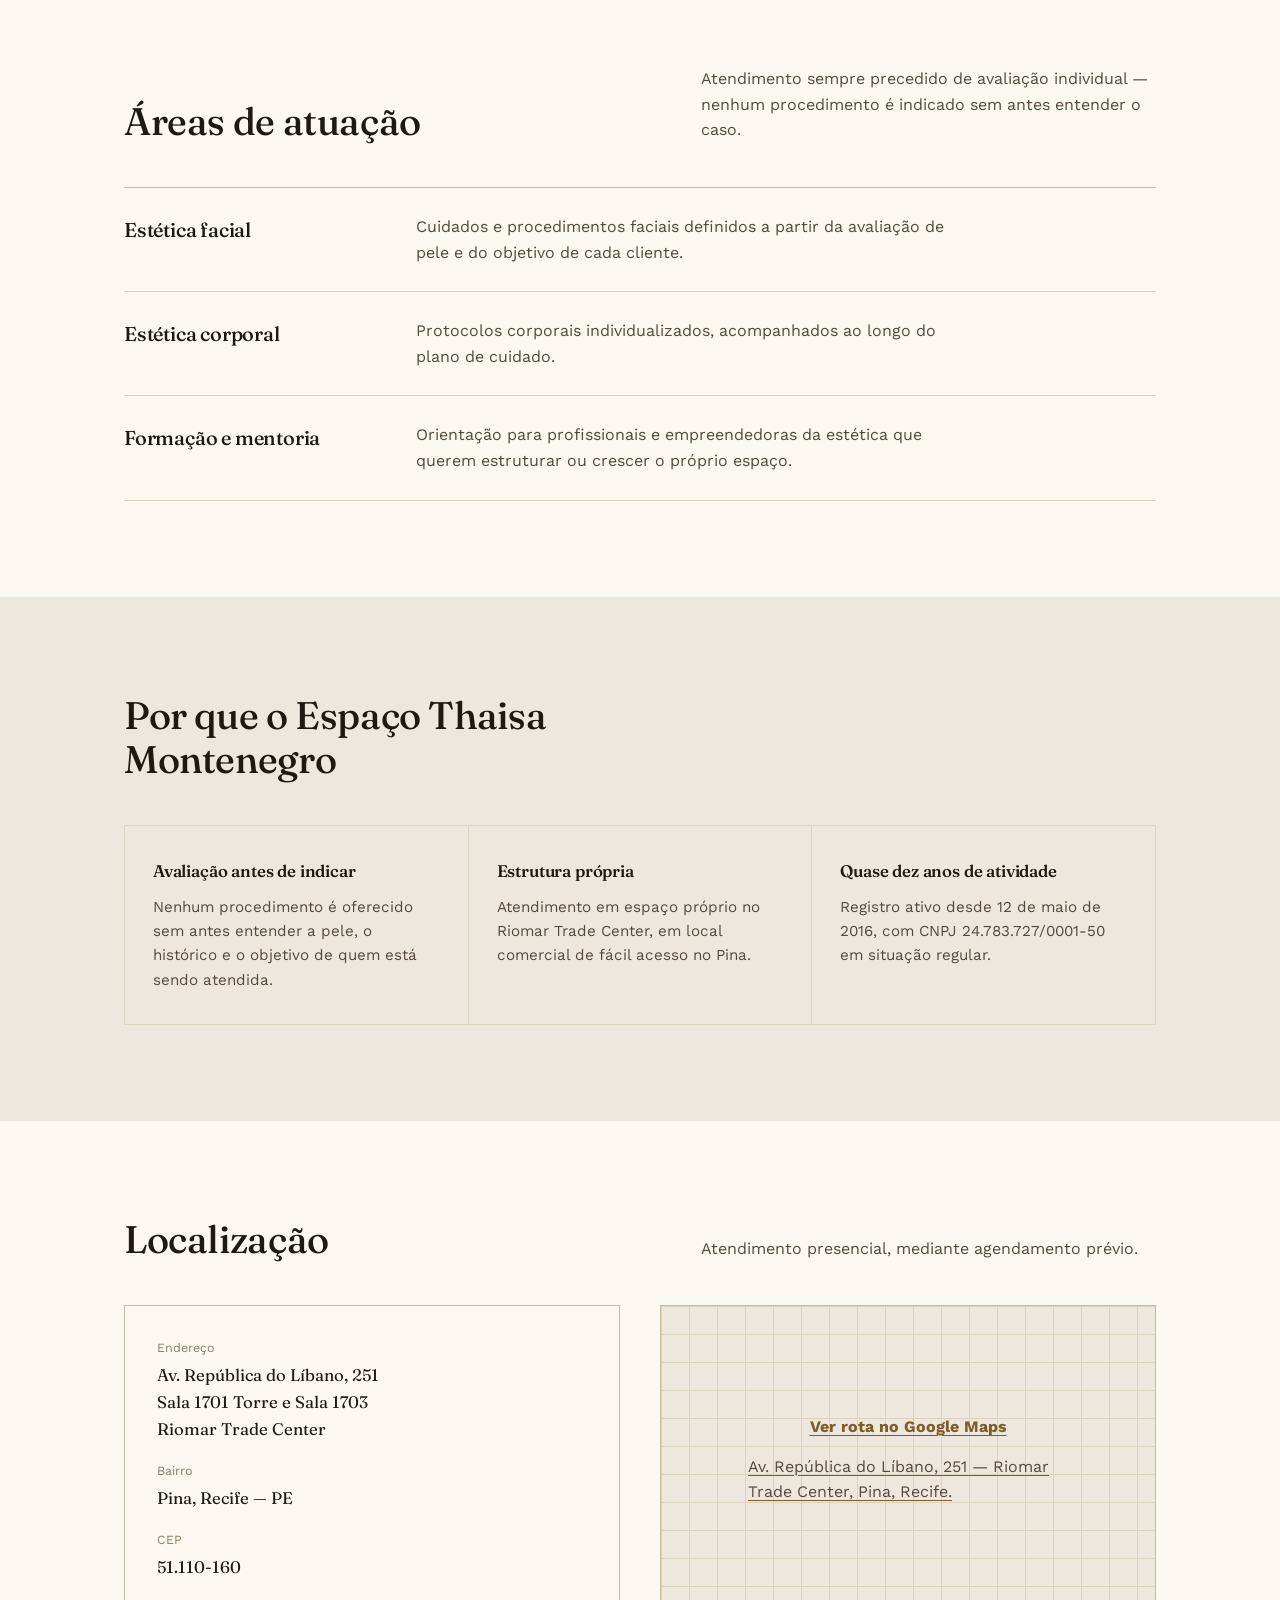
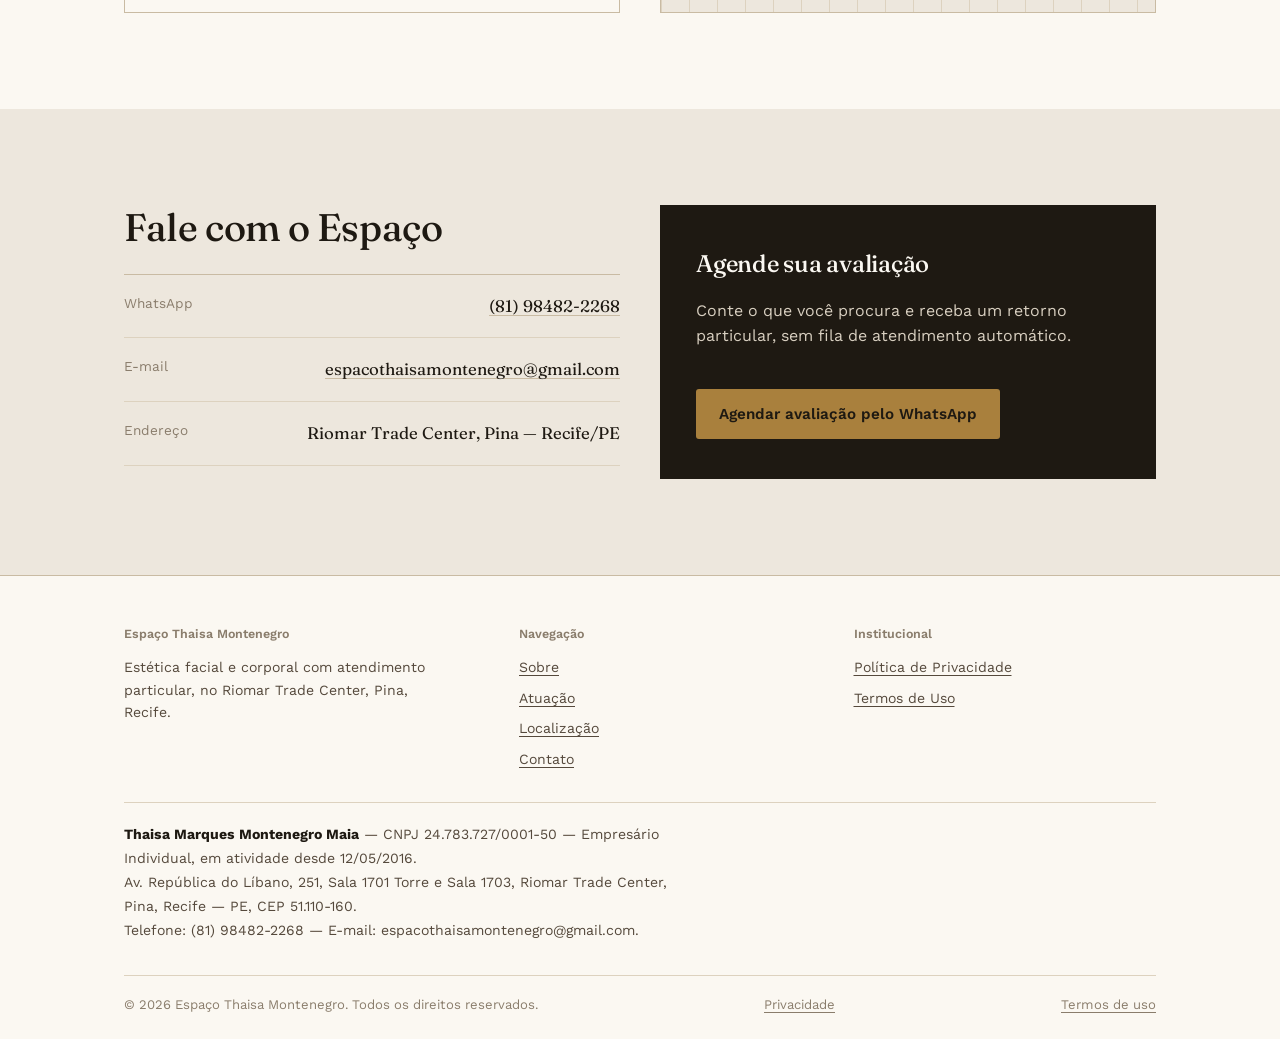
==== commit b86b691d: "Fix institutional phone number to match CNPJ registration The card lists a single phone, (81) 8482-2" ====
--- a/index.html
+++ b/index.html
@@ -48,7 +48,7 @@
     "postalCode": "51110-160",
     "addressCountry": "BR"
   },
-  "telephone": "+55-81-9419-7583",
+  "telephone": "+55-81-98482-2268",
   "email": "espacothaisamontenegro@gmail.com",
   "url": "https://lp.thaisamontenegro.com.br/",
   "image": "https://lp.thaisamontenegro.com.br/assets/og-image.png"
@@ -246,7 +246,6 @@
           <h2 class="section-heading">Fale com o Espaço</h2>
           <ul class="contact-list">
             <li><span class="c-label">WhatsApp</span><span class="c-value"><a href="https://wa.me/5581984822268?text=Ol%C3%A1%2C%20vim%20pelo%20site%20e%20gostaria%20de%20agendar%20uma%20avalia%C3%A7%C3%A3o." data-whatsapp-cta>(81) 98482-2268</a></span></li>
-            <li><span class="c-label">Telefone</span><span class="c-value"><a href="tel:+558194197583">(81) 9419-7583</a></span></li>
             <li><span class="c-label">E-mail</span><span class="c-value"><a href="mailto:espacothaisamontenegro@gmail.com">espacothaisamontenegro@gmail.com</a></span></li>
             <li><span class="c-label">Endereço</span><span class="c-value">Riomar Trade Center, Pina — Recife/PE</span></li>
           </ul>
@@ -293,7 +292,7 @@
     <div class="legal-block">
       <p><strong>Thaisa Marques Montenegro Maia</strong> — CNPJ 24.783.727/0001-50 — Empresário Individual, em atividade desde 12/05/2016.<br>
       Av. República do Líbano, 251, Sala 1701 Torre e Sala 1703, Riomar Trade Center, Pina, Recife — PE, CEP 51.110-160.<br>
-      Telefone: (81) 9419-7583 — E-mail: espacothaisamontenegro@gmail.com.</p>
+      Telefone: (81) 98482-2268 — E-mail: espacothaisamontenegro@gmail.com.</p>
     </div>
 
     <div class="footer-bottom">
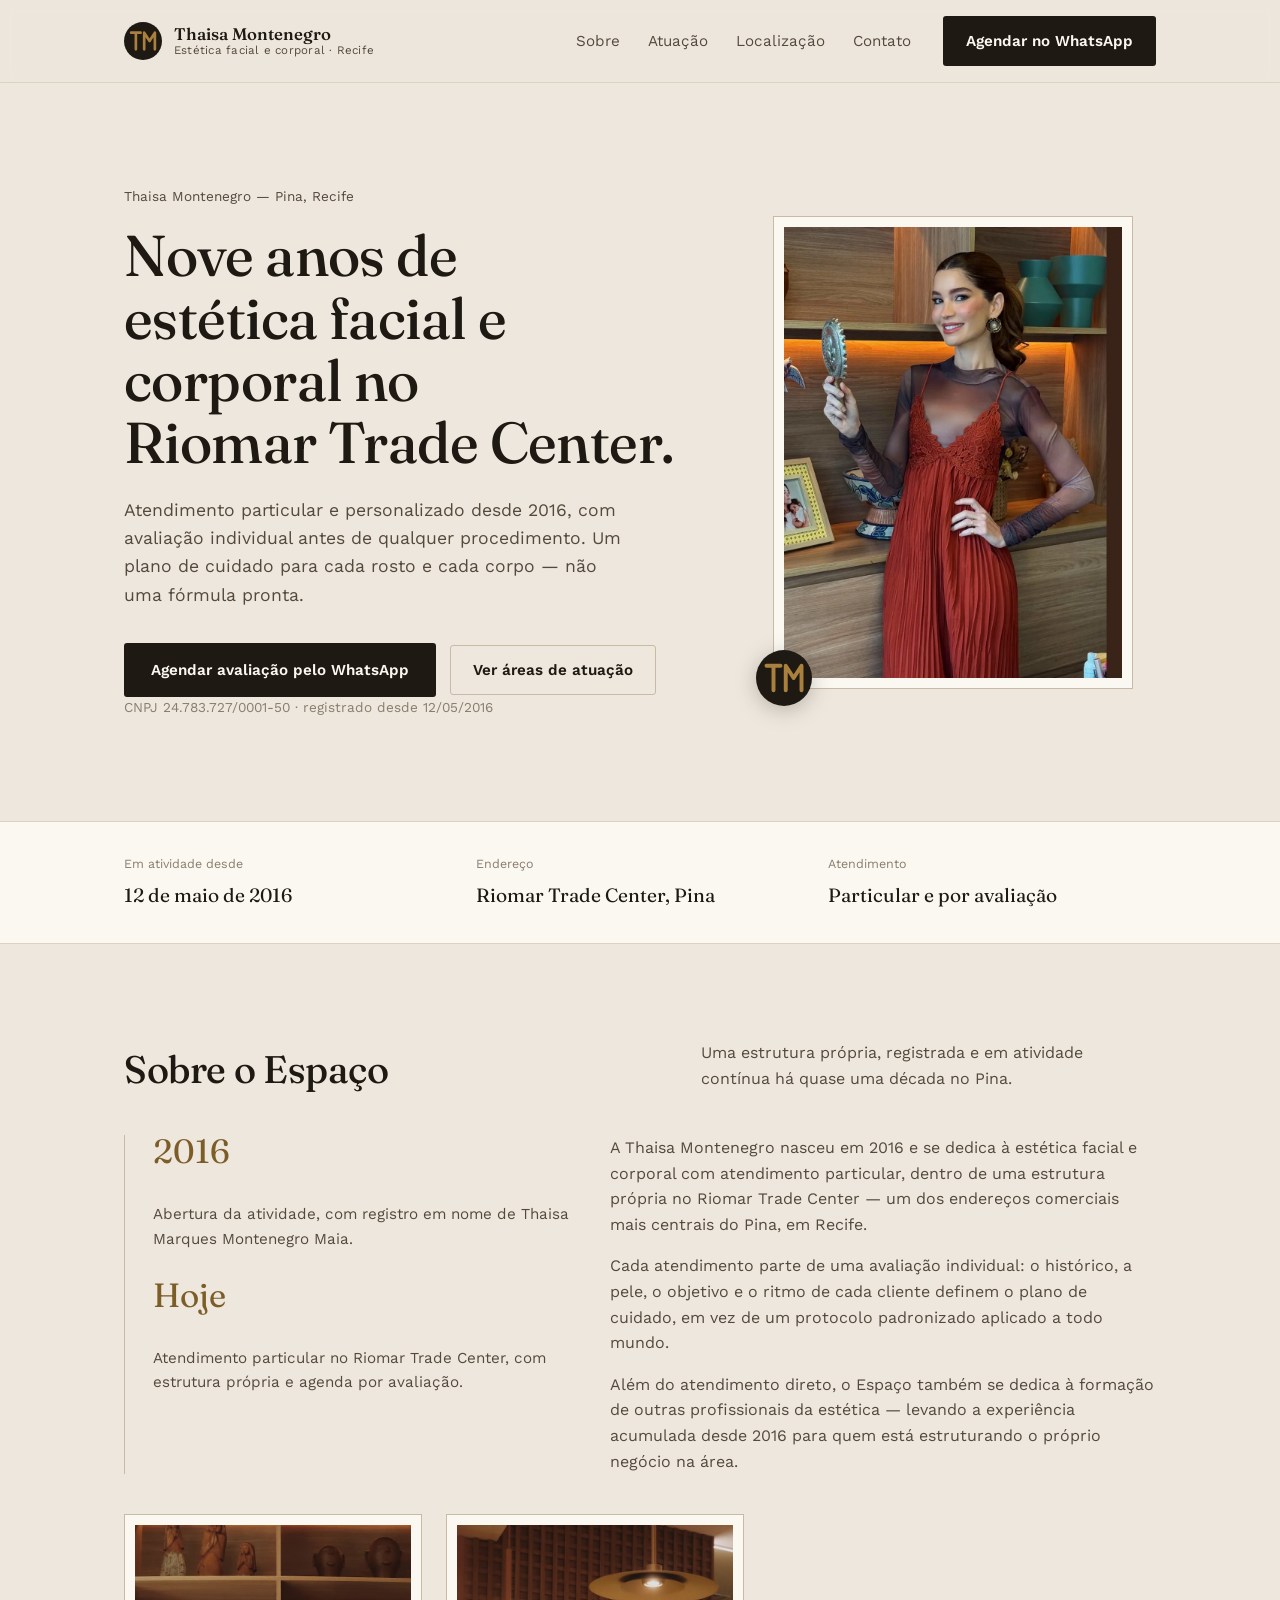
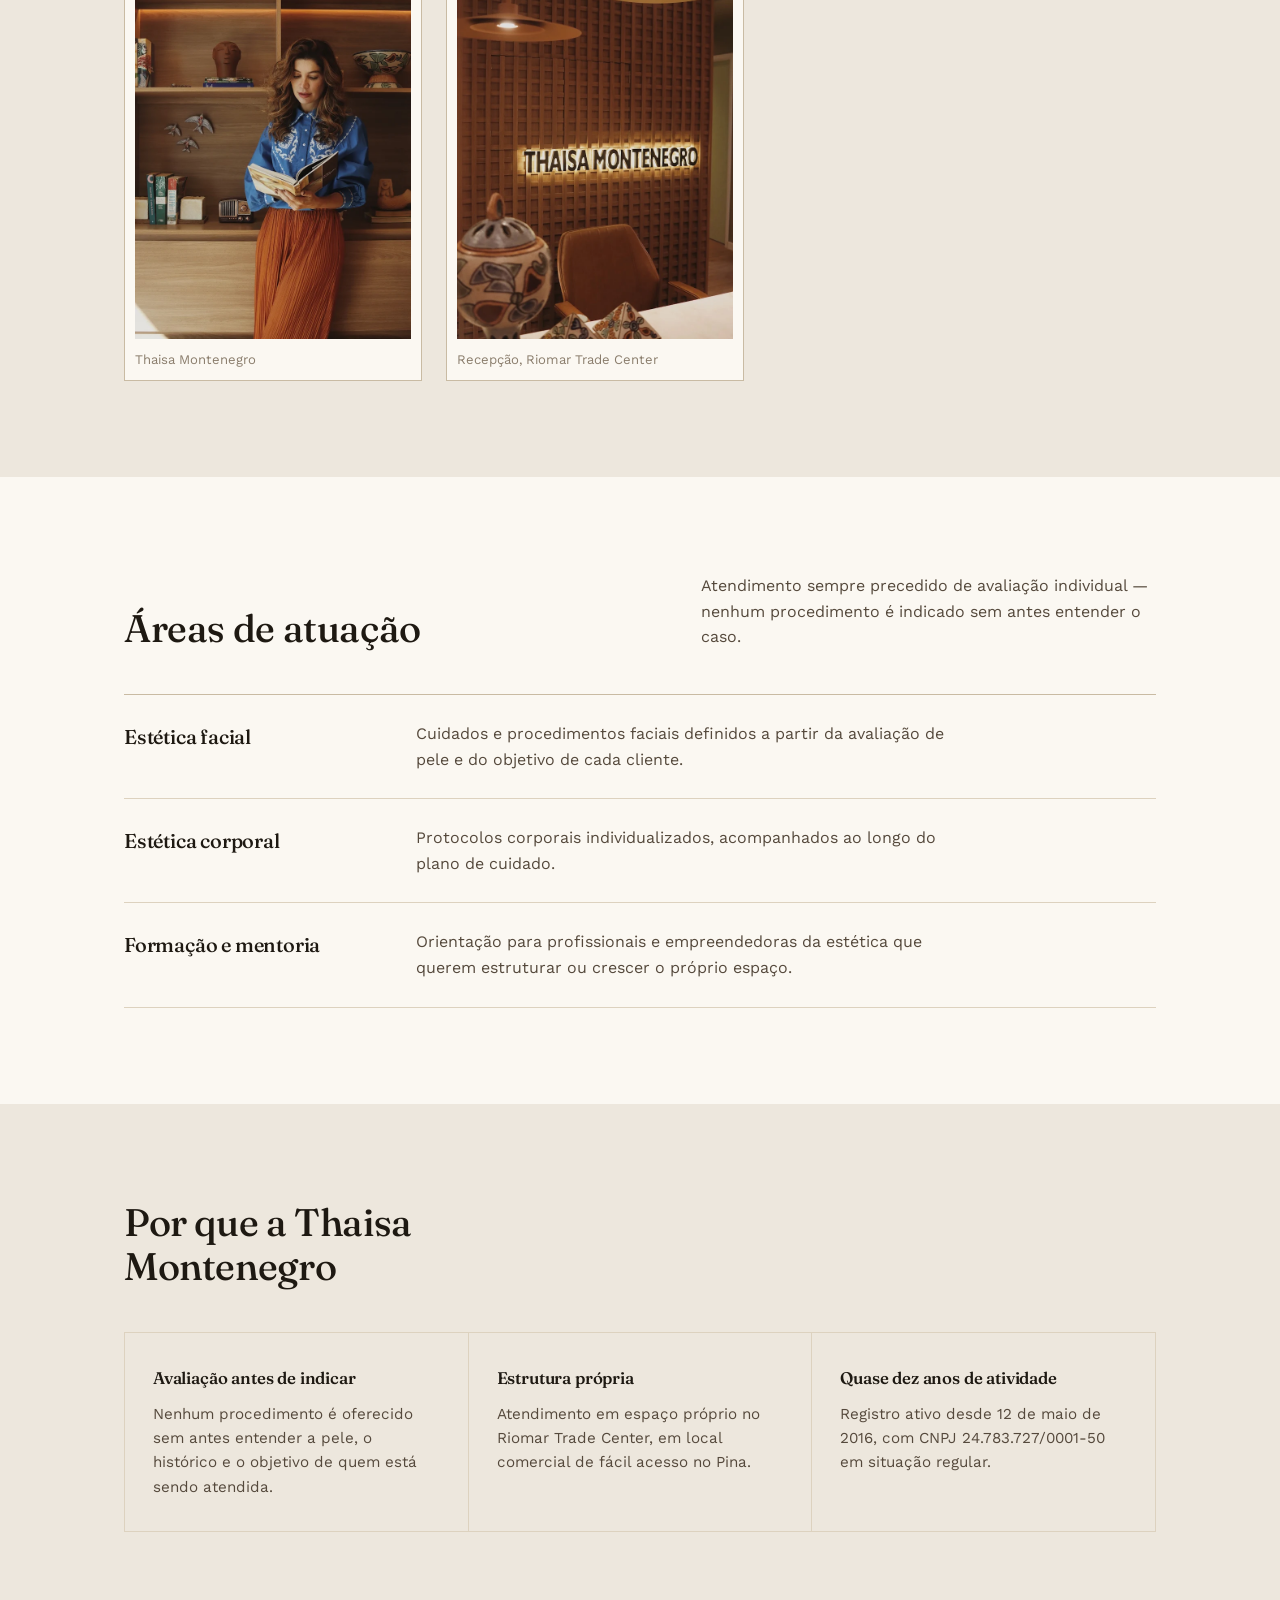
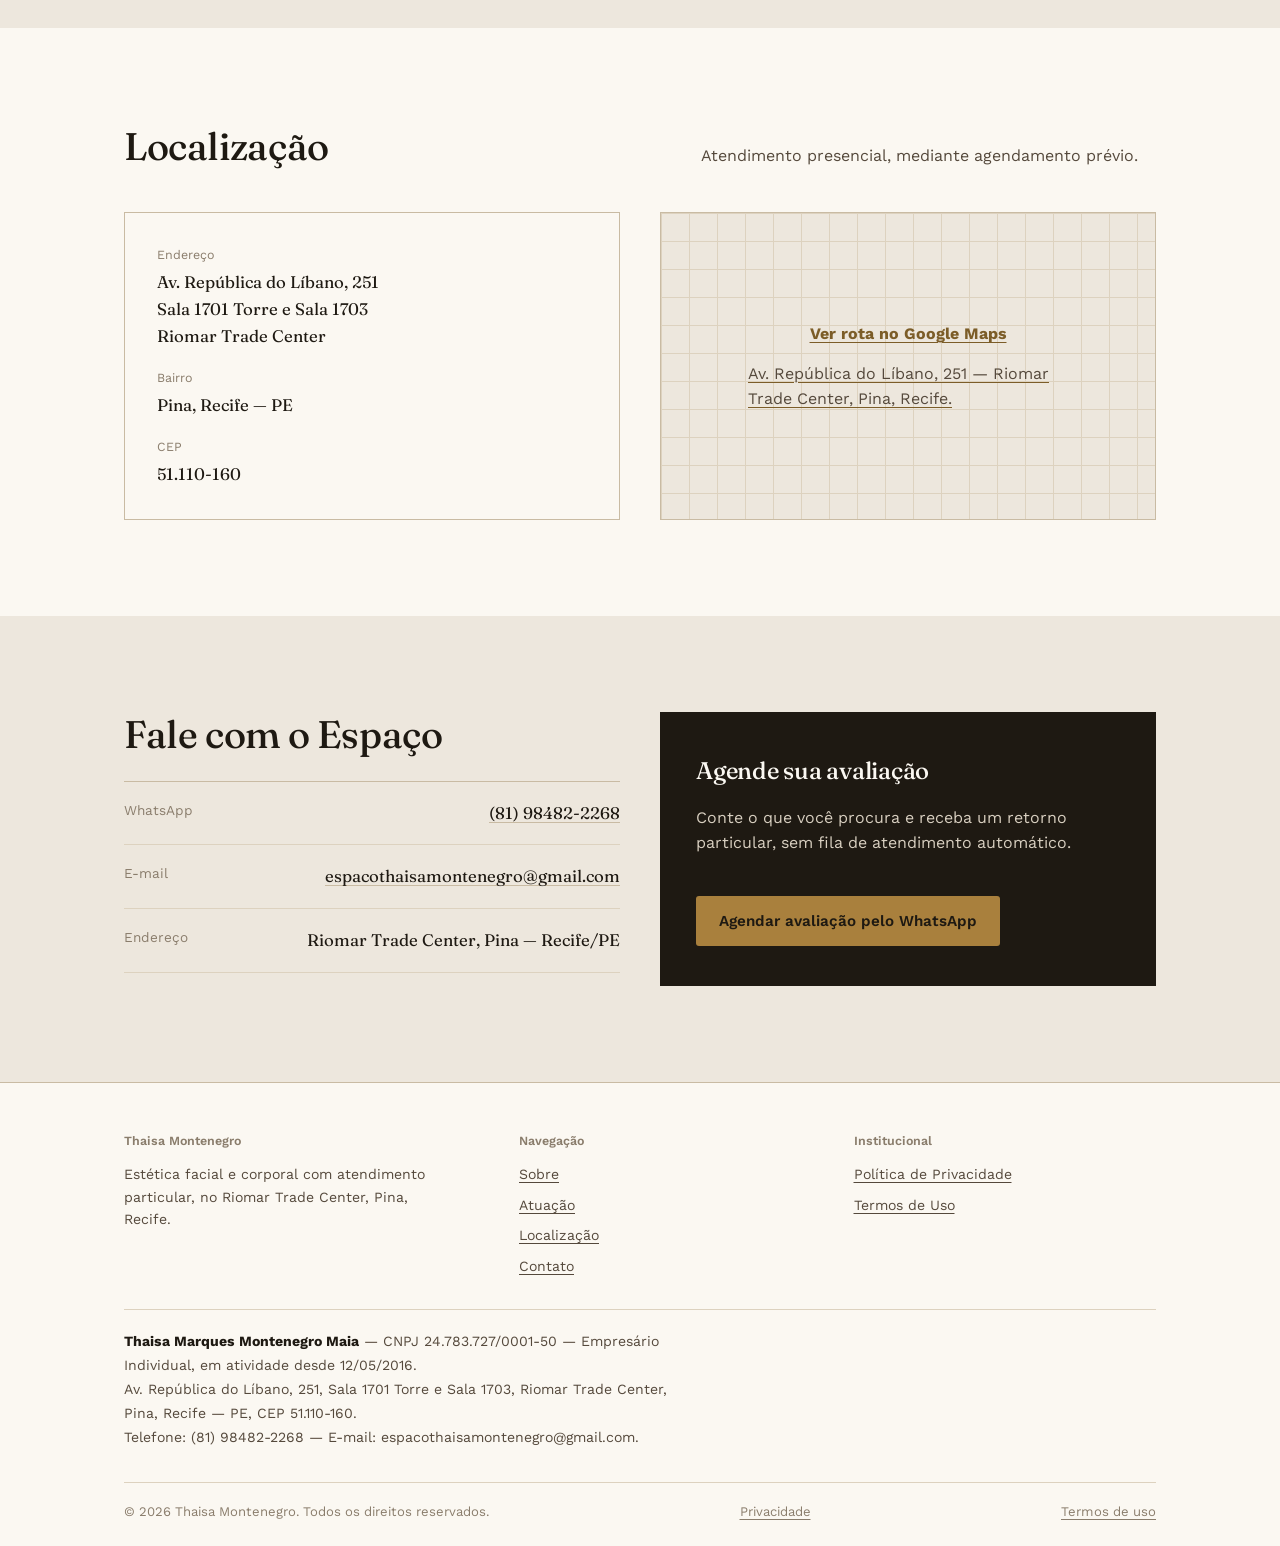
==== commit 3d976c25: "Confirm brand name as "Thaisa Montenegro" and add two new photos Rename the brand throughout the sit" ====
--- a/index.html
+++ b/index.html
@@ -3,8 +3,8 @@
 <head>
 <meta charset="UTF-8">
 <meta name="viewport" content="width=device-width, initial-scale=1">
-<title>Espaço Thaisa Montenegro | Estética Facial e Corporal — Recife, PE</title>
-<meta name="description" content="Espaço Thaisa Montenegro — estética facial e corporal no Riomar Trade Center, Pina, Recife. Atendimento particular e personalizado desde 2016. Agende uma avaliação.">
+<title>Thaisa Montenegro | Estética Facial e Corporal — Recife, PE</title>
+<meta name="description" content="Thaisa Montenegro — estética facial e corporal no Riomar Trade Center, Pina, Recife. Atendimento particular e personalizado desde 2016. Agende uma avaliação.">
 <link rel="canonical" href="https://lp.thaisamontenegro.com.br/">
 
 <link rel="icon" href="favicon.svg" type="image/svg+xml">
@@ -12,8 +12,8 @@
 
 <!-- Open Graph -->
 <meta property="og:type" content="business.business">
-<meta property="og:site_name" content="Espaço Thaisa Montenegro">
-<meta property="og:title" content="Espaço Thaisa Montenegro | Estética Facial e Corporal — Recife, PE">
+<meta property="og:site_name" content="Thaisa Montenegro">
+<meta property="og:title" content="Thaisa Montenegro | Estética Facial e Corporal — Recife, PE">
 <meta property="og:description" content="Estética facial e corporal no Riomar Trade Center, Pina, Recife. Atendimento particular e personalizado desde 2016.">
 <meta property="og:url" content="https://lp.thaisamontenegro.com.br/">
 <meta property="og:image" content="https://lp.thaisamontenegro.com.br/assets/og-image.png">
@@ -21,7 +21,7 @@
 
 <!-- Twitter -->
 <meta name="twitter:card" content="summary_large_image">
-<meta name="twitter:title" content="Espaço Thaisa Montenegro | Estética Facial e Corporal — Recife, PE">
+<meta name="twitter:title" content="Thaisa Montenegro | Estética Facial e Corporal — Recife, PE">
 <meta name="twitter:description" content="Estética facial e corporal no Riomar Trade Center, Pina, Recife. Atendimento particular desde 2016.">
 <meta name="twitter:image" content="https://lp.thaisamontenegro.com.br/assets/og-image.png">
 
@@ -35,7 +35,7 @@
 {
   "@context": "https://schema.org",
   "@type": "BeautySalon",
-  "name": "Espaço Thaisa Montenegro",
+  "name": "Thaisa Montenegro",
   "legalName": "Thaisa Marques Montenegro Maia",
   "taxID": "24.783.727/0001-50",
   "foundingDate": "2016-05-12",
@@ -67,7 +67,7 @@
         <path d="M34 46 L34 18 L43 32 L52 18 L52 46" fill="none" stroke="#A9803D" stroke-width="4.5" stroke-linecap="round" stroke-linejoin="round"/>
       </svg>
       <span class="brand-name">
-        <strong>Espaço Thaisa Montenegro</strong>
+        <strong>Thaisa Montenegro</strong>
         <span>Estética facial e corporal · Recife</span>
       </span>
     </a>
@@ -96,7 +96,7 @@
   <section class="hero" id="topo">
     <div class="wrap">
       <div class="hero-copy">
-        <p class="kicker">Espaço Thaisa Montenegro — Pina, Recife</p>
+        <p class="kicker">Thaisa Montenegro — Pina, Recife</p>
         <h1>Nove anos de estética facial e corporal no Riomar&nbsp;Trade&nbsp;Center.</h1>
         <p class="lede">Atendimento particular e personalizado desde 2016, com avaliação individual antes de qualquer procedimento. Um plano de cuidado para cada rosto e cada corpo — não uma fórmula pronta.</p>
         <div class="hero-cta">
@@ -109,7 +109,7 @@
       </div>
       <div class="hero-figure">
         <figure class="hero-portrait">
-          <img src="assets/thaisa-hero.webp" width="900" height="1200" alt="Thaisa Montenegro, do Espaço Thaisa Montenegro, em ambiente decorado com peças artesanais">
+          <img src="assets/thaisa-hero.webp" width="900" height="1200" alt="Thaisa Montenegro em ambiente decorado com peças artesanais">
           <svg class="hero-portrait-seal" viewBox="0 0 64 64" xmlns="http://www.w3.org/2000/svg" aria-hidden="true">
             <circle cx="32" cy="32" r="32" fill="#1E1912"/>
             <path d="M12 18 L28 18 M20 18 L20 46" fill="none" stroke="#A9803D" stroke-width="4.5" stroke-linecap="round" stroke-linejoin="round"/>
@@ -157,10 +157,21 @@
         </div>
 
         <div class="about-body">
-          <p>O Espaço Thaisa Montenegro nasceu em 2016 e se dedica à estética facial e corporal com atendimento particular, dentro de uma estrutura própria no Riomar Trade Center — um dos endereços comerciais mais centrais do Pina, em Recife.</p>
+          <p>A Thaisa Montenegro nasceu em 2016 e se dedica à estética facial e corporal com atendimento particular, dentro de uma estrutura própria no Riomar Trade Center — um dos endereços comerciais mais centrais do Pina, em Recife.</p>
           <p>Cada atendimento parte de uma avaliação individual: o histórico, a pele, o objetivo e o ritmo de cada cliente definem o plano de cuidado, em vez de um protocolo padronizado aplicado a todo mundo.</p>
           <p>Além do atendimento direto, o Espaço também se dedica à formação de outras profissionais da estética — levando a experiência acumulada desde 2016 para quem está estruturando o próprio negócio na área.</p>
         </div>
+      </div>
+
+      <div class="about-gallery">
+        <figure class="framed-photo">
+          <img src="assets/thaisa-sobre.webp" width="680" height="1020" loading="lazy" alt="Thaisa Montenegro em ambiente decorado com peças artesanais, segurando um livro">
+          <figcaption>Thaisa Montenegro</figcaption>
+        </figure>
+        <figure class="framed-photo">
+          <img src="assets/espaco-recepcao.webp" width="680" height="1020" loading="lazy" alt="Recepção do espaço, com o nome &quot;Thaisa Montenegro&quot; em letreiro sobre painel de madeira ripada">
+          <figcaption>Recepção, Riomar Trade Center</figcaption>
+        </figure>
       </div>
     </div>
   </section>
@@ -192,7 +203,7 @@
   <section class="section">
     <div class="wrap">
       <div class="section-head">
-        <h2 class="section-heading">Por que o Espaço Thaisa Montenegro</h2>
+        <h2 class="section-heading">Por que a Thaisa Montenegro</h2>
       </div>
 
       <div class="diff-grid">
@@ -268,7 +279,7 @@
   <div class="wrap">
     <div class="footer-grid">
       <div class="footer-col">
-        <h4>Espaço Thaisa Montenegro</h4>
+        <h4>Thaisa Montenegro</h4>
         <p class="footer-tagline">Estética facial e corporal com atendimento particular, no Riomar Trade Center, Pina, Recife.</p>
       </div>
       <div class="footer-col">
@@ -296,7 +307,7 @@
     </div>
 
     <div class="footer-bottom">
-      <span>© <span id="anoAtual">2026</span> Espaço Thaisa Montenegro. Todos os direitos reservados.</span>
+      <span>© <span id="anoAtual">2026</span> Thaisa Montenegro. Todos os direitos reservados.</span>
       <a href="politica-de-privacidade.html">Privacidade</a>
       <a href="termos-de-uso.html">Termos de uso</a>
     </div>
--- a/styles.css
+++ b/styles.css
@@ -1,5 +1,5 @@
 /* ==========================================================================
-   Espaço Thaisa Montenegro — design system
+   Thaisa Montenegro — design system
    Paleta: pedra quente + tinta profunda + latão envelhecido
    Tipografia: Fraunces (display) + Work Sans (texto/UI)
    ========================================================================== */
@@ -362,6 +362,38 @@
 
 .about-body p { color: var(--ink-soft); }
 .about-body p + p { margin-top: 1em; }
+
+.about-gallery {
+  display: grid;
+  grid-template-columns: 1fr;
+  gap: 24px;
+  margin-top: 40px;
+}
+
+@media (min-width: 700px) {
+  .about-gallery { grid-template-columns: 1fr 1fr; max-width: 620px; }
+}
+
+.framed-photo {
+  margin: 0;
+  border: 1px solid var(--line-strong);
+  padding: 10px;
+  background: var(--surface);
+}
+
+.framed-photo img {
+  width: 100%;
+  height: auto;
+  aspect-ratio: 2 / 3;
+  object-fit: cover;
+  display: block;
+}
+
+.framed-photo figcaption {
+  margin-top: 10px;
+  font-size: 0.82rem;
+  color: var(--ink-faint);
+}
 
 /* ---------- services (menu style list) ---------- */
 .menu-list {
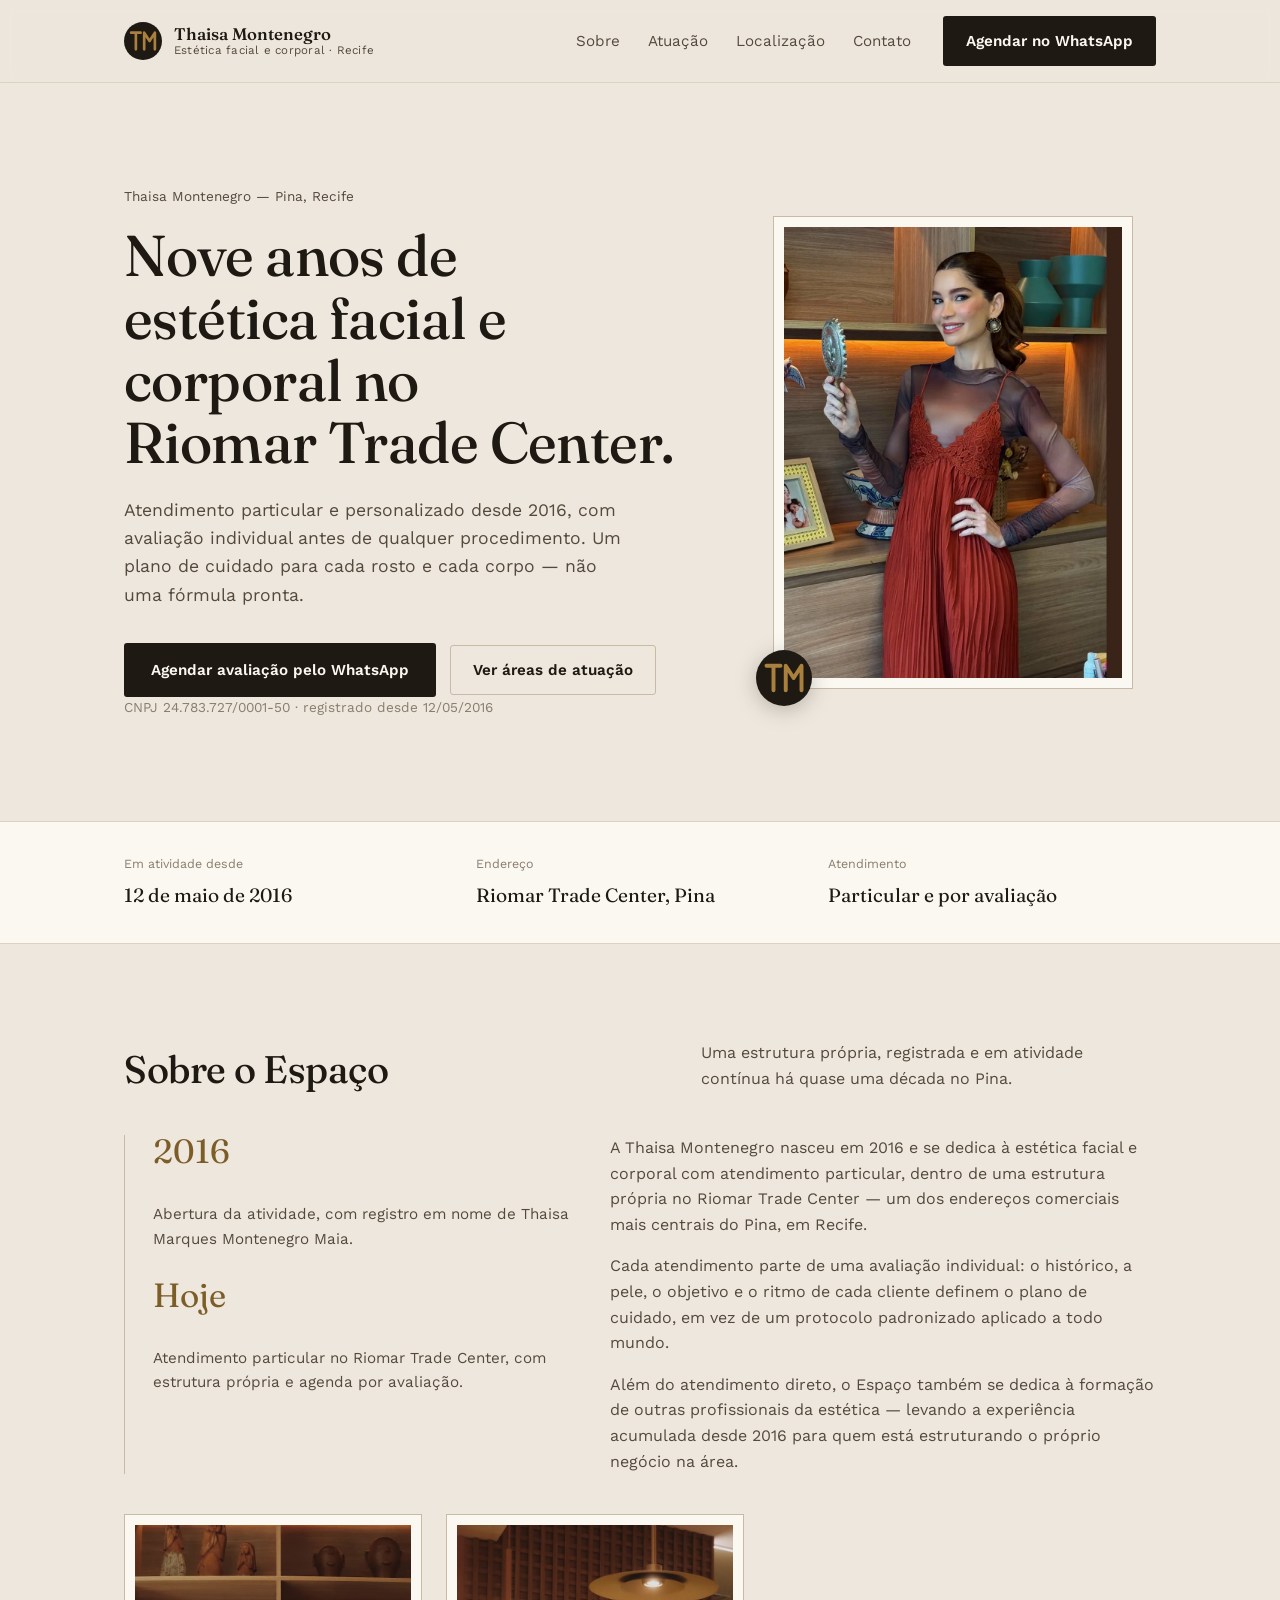
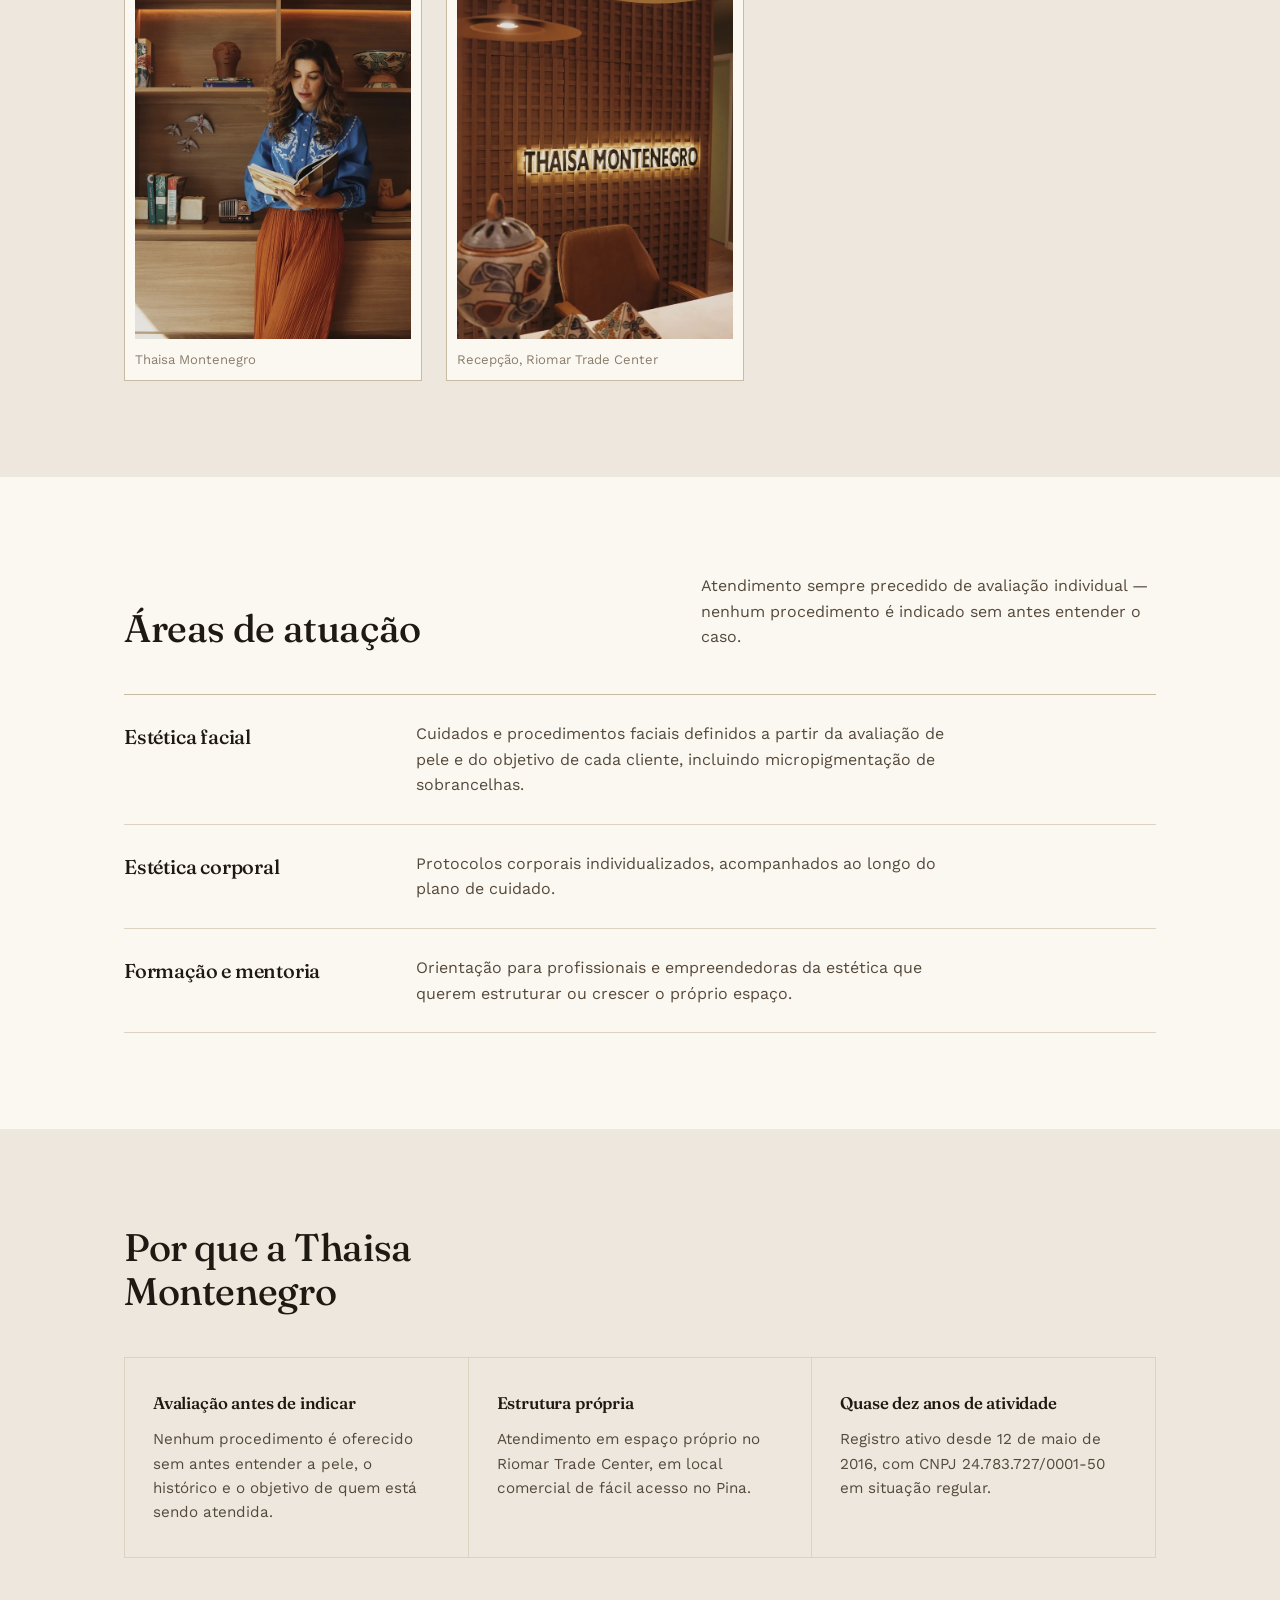
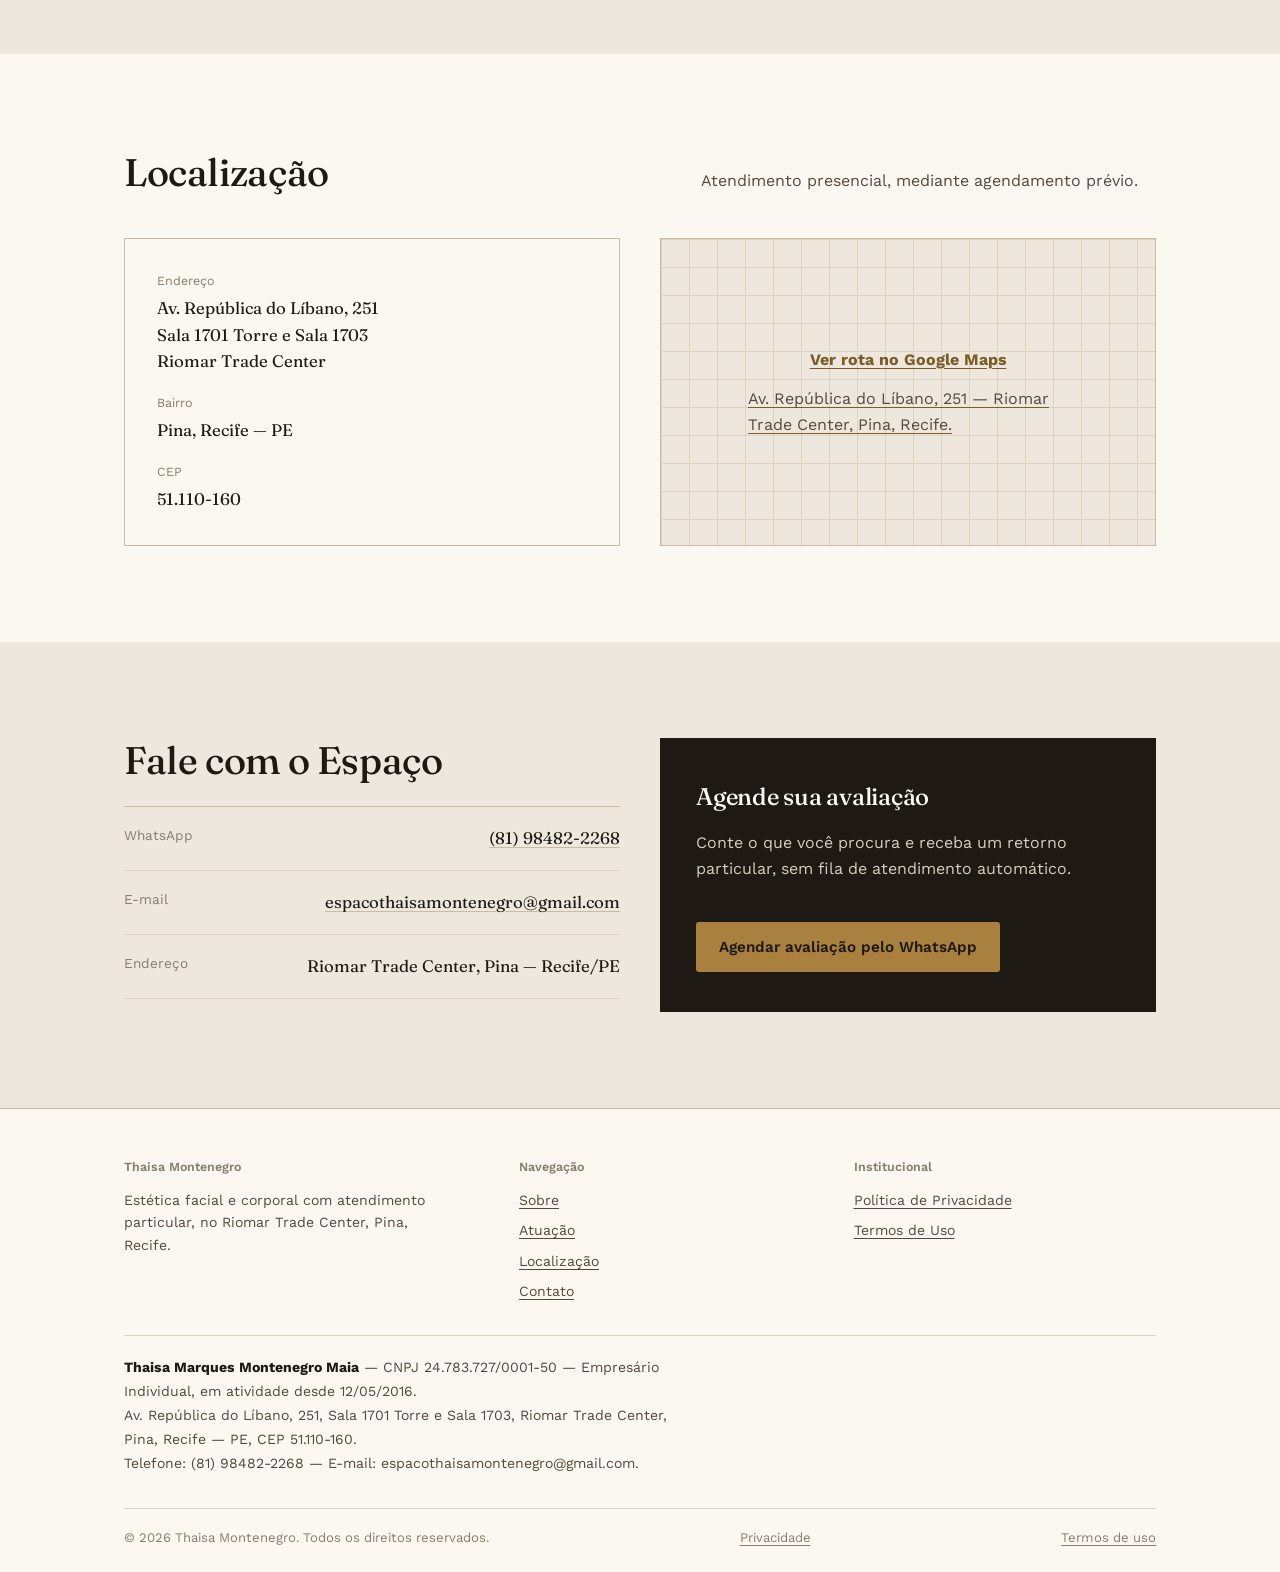
==== commit a2da85d2: "Add micropigmentação de sobrancelhas to Estética facial Co-Authored-By: Claude Sonnet 5 <noreply@ant" ====
--- a/index.html
+++ b/index.html
@@ -186,7 +186,7 @@
       <div class="menu-list">
         <div class="menu-row">
           <h3>Estética facial</h3>
-          <p>Cuidados e procedimentos faciais definidos a partir da avaliação de pele e do objetivo de cada cliente.</p>
+          <p>Cuidados e procedimentos faciais definidos a partir da avaliação de pele e do objetivo de cada cliente, incluindo micropigmentação de sobrancelhas.</p>
         </div>
         <div class="menu-row">
           <h3>Estética corporal</h3>
